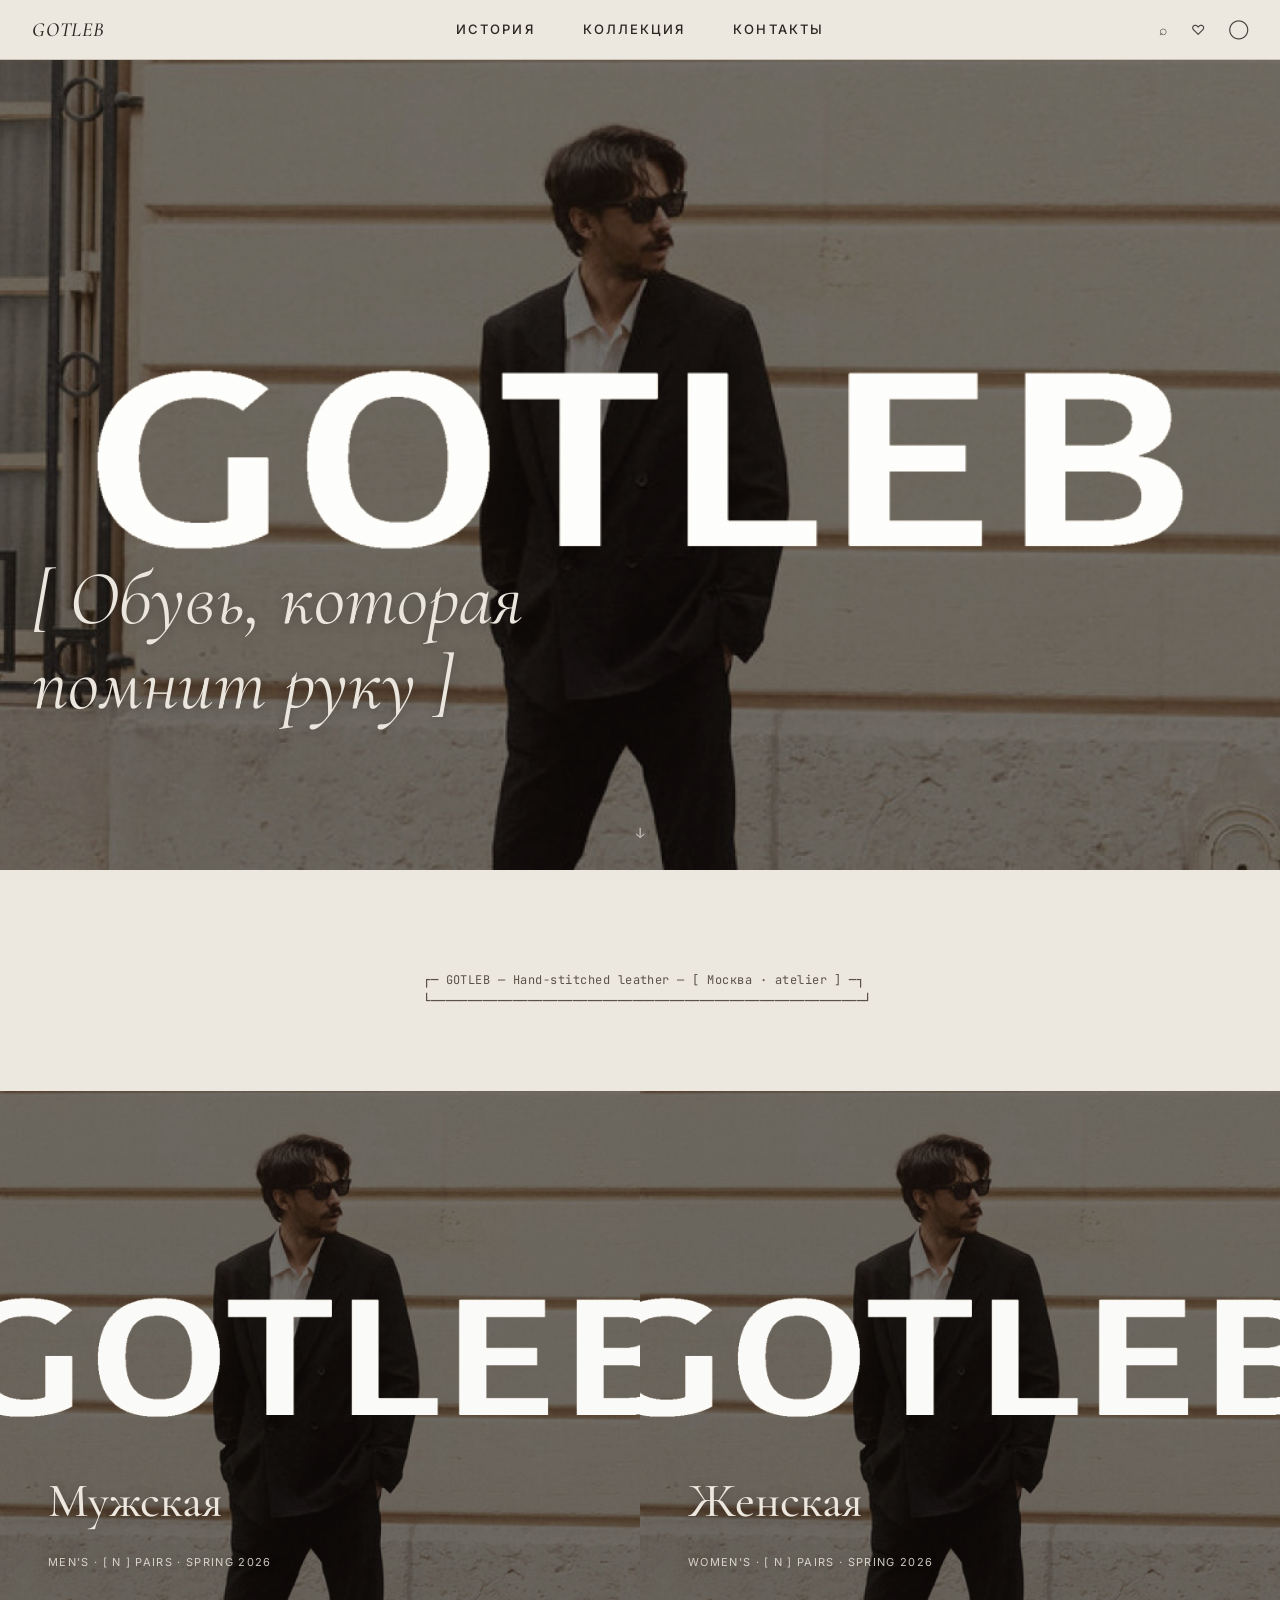
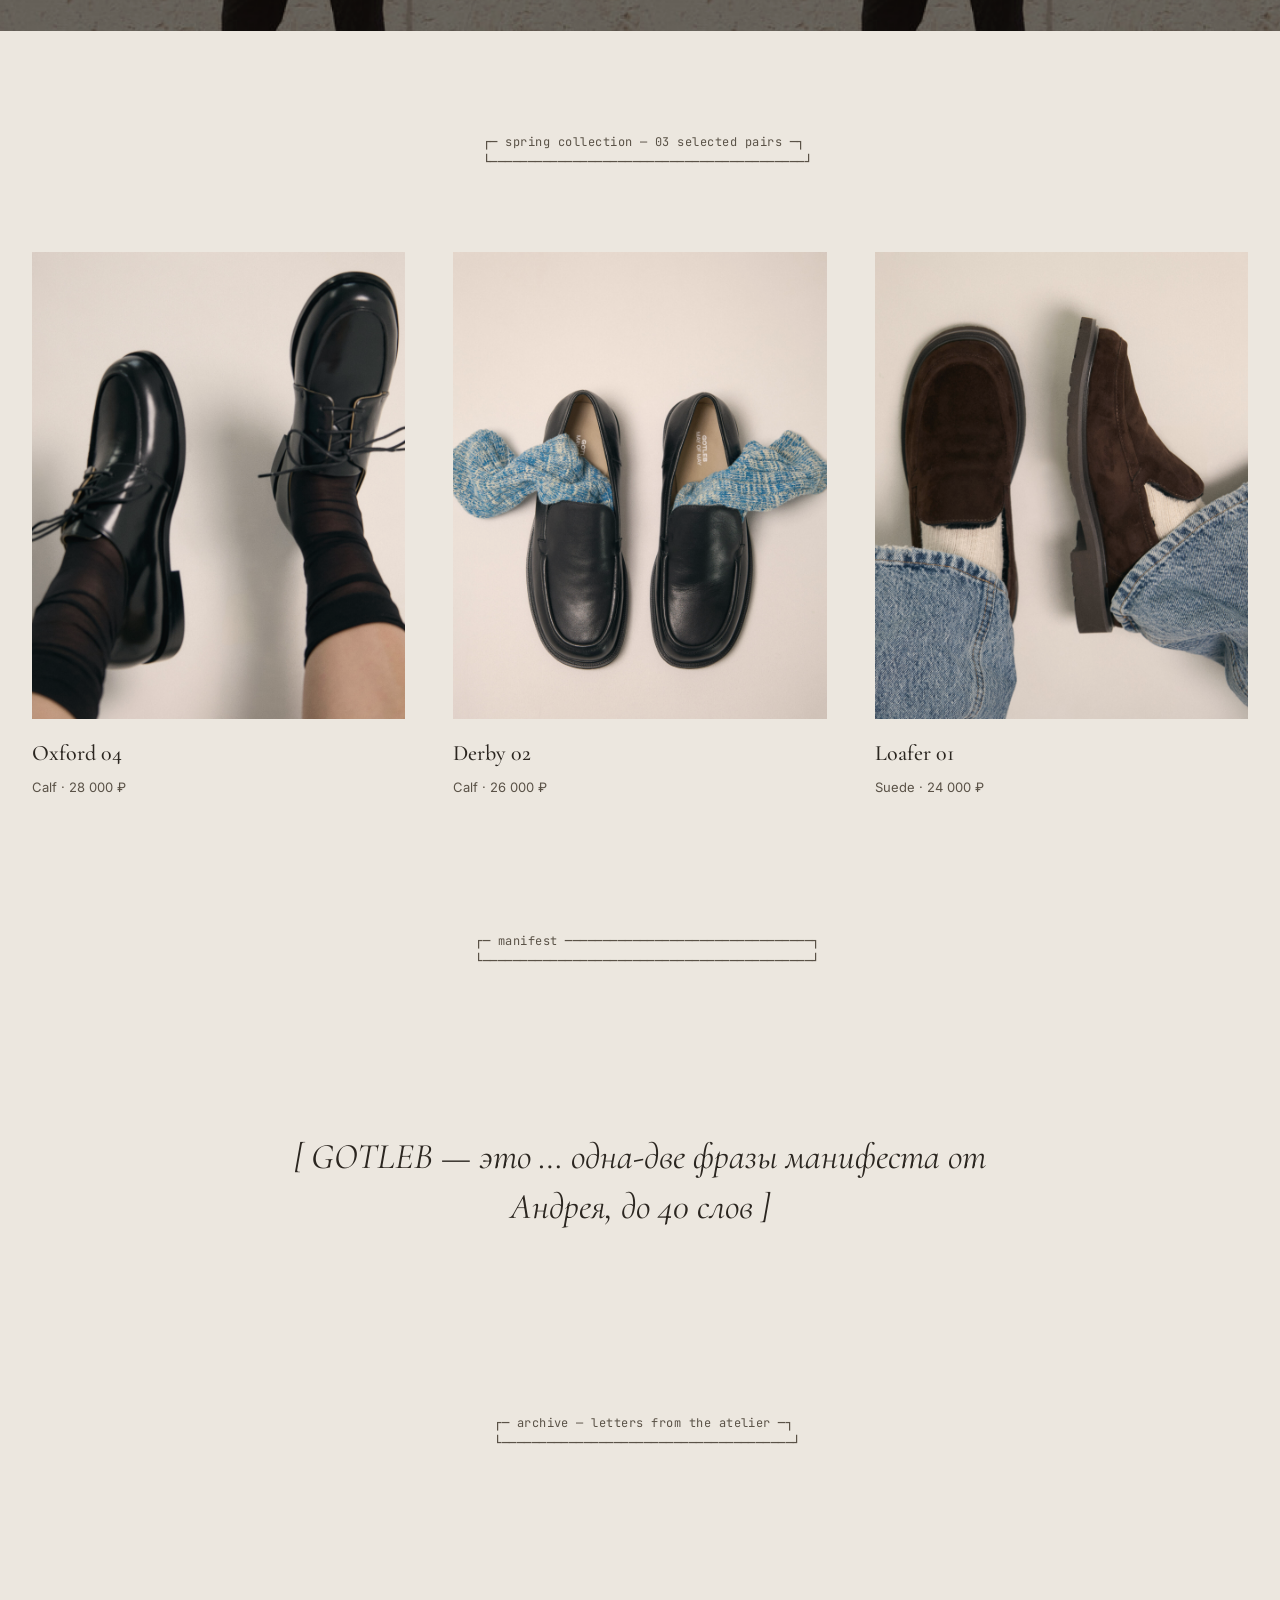
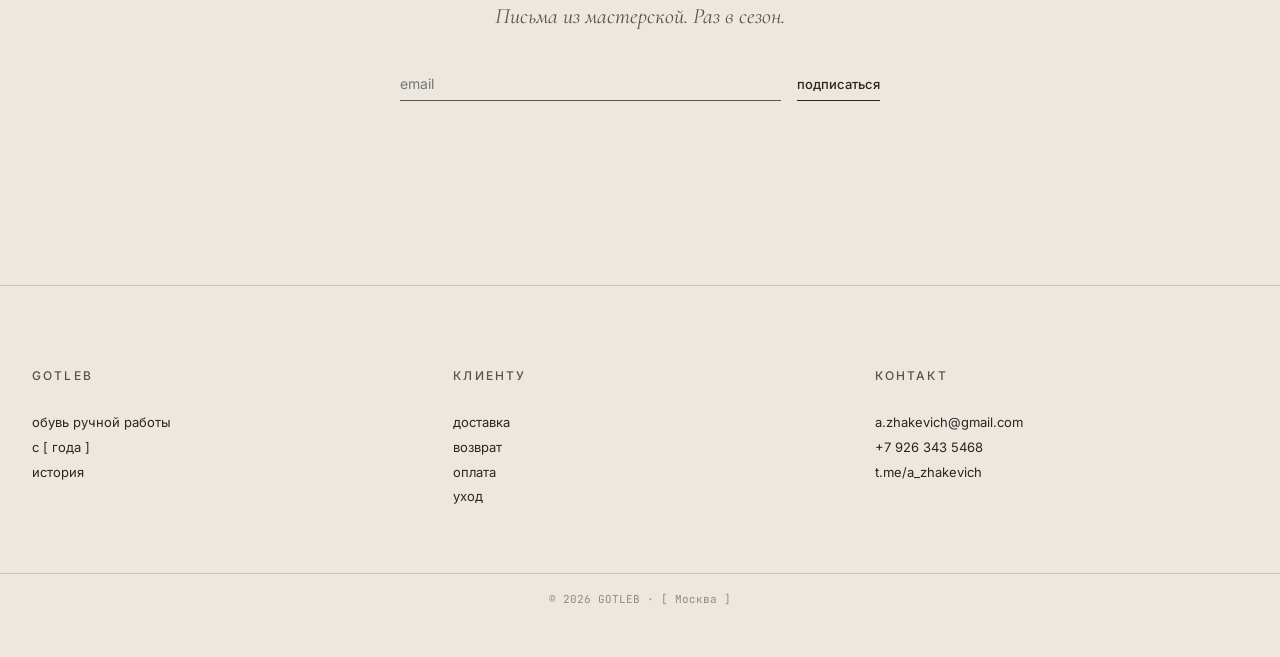
==== index.html @ 3f69abac "pages: index, catalog, product, about — full HTML with photos from inventory" ====
<!doctype html>
<html lang="ru">
<head>
  <meta charset="utf-8">
  <meta name="viewport" content="width=device-width, initial-scale=1">
  <title>GOTLEB — обувь ручной работы из натуральной кожи</title>
  <meta name="description" content="GOTLEB — обувь ручной работы. Натуральная кожа, ручной шов.">
  <link rel="stylesheet" href="styles/main.css">
</head>
<body>

<header class="header">
  <div class="header__inner">
    <button class="header__burger" aria-label="Меню" aria-expanded="false">
      <span></span><span></span><span></span>
    </button>
    <a class="header__logo" href="index.html">GOTLEB</a>
    <nav class="header__nav" aria-label="Главное меню">
      <a href="about.html">История</a>
      <a href="catalog.html">Коллекция</a>
      <a href="about.html#contact">Контакты</a>
    </nav>
    <div class="header__icons">
      <a href="#" aria-label="Поиск">⌕</a>
      <a href="#" aria-label="Избранное">♡</a>
      <a href="#" aria-label="Корзина">◯</a>
    </div>
  </div>
</header>

<section class="hero">
  <img class="hero__photo" src="assets/photos/3133-323_image.png" alt="">
  <div class="hero__caption">
    <h1 class="t-hero">[ Обувь, которая помнит руку ]</h1>
  </div>
  <div class="hero__scroll-hint">↓</div>
</section>

<div class="archive-rule">
  <span class="archive-rule__inner">┌─ GOTLEB — Hand-stitched leather — [ Москва · atelier ] ─┐
└──────────────────────────────────────────────────────────┘</span>
</div>

<section class="cats">
  <a class="cat" href="catalog.html?cat=men">
    <img src="assets/photos/3865-383_image.png" alt="">
    <div class="cat__title">
      <p class="cat__title-main">Мужская</p>
      <p class="cat__title-meta">Men's · [ N ] pairs · Spring 2026</p>
    </div>
  </a>
  <a class="cat" href="catalog.html?cat=women">
    <img src="assets/photos/6161-303_image.png" alt="">
    <div class="cat__title">
      <p class="cat__title-main">Женская</p>
      <p class="cat__title-meta">Women's · [ N ] pairs · Spring 2026</p>
    </div>
  </a>
</section>

<div class="archive-rule">
  <span class="archive-rule__inner">┌─ spring collection — 03 selected pairs ─┐
└──────────────────────────────────────────┘</span>
</div>

<section class="products">
  <a class="product-card" href="product.html">
    <div class="product-card__photo">
      <img src="assets/photos/3266-343_09_01_gotleb_may2337.jpg" alt="Oxford 04">
    </div>
    <div class="product-card__info">
      <p class="product-card__name">Oxford 04</p>
      <p class="product-card__meta">Calf · 28 000 ₽</p>
    </div>
  </a>
  <a class="product-card" href="product.html">
    <div class="product-card__photo">
      <img src="assets/photos/3332-356_09_01_gotleb_may2183.jpg" alt="Derby 02">
    </div>
    <div class="product-card__info">
      <p class="product-card__name">Derby 02</p>
      <p class="product-card__meta">Calf · 26 000 ₽</p>
    </div>
  </a>
  <a class="product-card" href="product.html">
    <div class="product-card__photo">
      <img src="assets/photos/3438-663_09_01_gotleb_may2393.jpg" alt="Loafer 01">
    </div>
    <div class="product-card__info">
      <p class="product-card__name">Loafer 01</p>
      <p class="product-card__meta">Suede · 24 000 ₽</p>
    </div>
  </a>
</section>

<div class="archive-rule">
  <span class="archive-rule__inner">┌─ manifest ─────────────────────────────────┐
└────────────────────────────────────────────┘</span>
</div>

<section class="manifesto">
  <p class="manifesto__quote">[ GOTLEB — это … одна-две фразы манифеста от Андрея, до 40 слов ]</p>
</section>

<div class="archive-rule">
  <span class="archive-rule__inner">┌─ archive — letters from the atelier ─┐
└───────────────────────────────────────┘</span>
</div>

<section class="newsletter">
  <p class="newsletter__lead">Письма из мастерской. Раз в сезон.</p>
  <form class="newsletter__form" action="#">
    <input type="email" class="newsletter__input" placeholder="email" aria-label="email" required>
    <button type="submit" class="newsletter__submit">подписаться</button>
  </form>
</section>

<footer class="footer">
  <div class="footer__cols">
    <div class="footer__col">
      <h4>GOTLEB</h4>
      <ul>
        <li>обувь ручной работы</li>
        <li>с [ года ]</li>
        <li><a href="about.html">история</a></li>
      </ul>
    </div>
    <div class="footer__col">
      <h4>Клиенту</h4>
      <ul>
        <li><a href="#">доставка</a></li>
        <li><a href="#">возврат</a></li>
        <li><a href="#">оплата</a></li>
        <li><a href="#">уход</a></li>
      </ul>
    </div>
    <div class="footer__col">
      <h4>Контакт</h4>
      <ul>
        <li><a href="mailto:a.zhakevich@gmail.com">a.zhakevich@gmail.com</a></li>
        <li><a href="tel:+79263435468">+7 926 343 5468</a></li>
        <li><a href="https://t.me/a_zhakevich">t.me/a_zhakevich</a></li>
      </ul>
    </div>
  </div>
  <div class="footer__bottom">© 2026 GOTLEB · [ Москва ]</div>
</footer>

<script src="js/main.js"></script>
</body>
</html>
---- styles/main.css ----
/* GOTLEB — main stylesheet */

@import url('./tokens.css');

*, *::before, *::after { box-sizing: border-box; }

html, body { margin: 0; padding: 0; }

body {
  background: var(--paper);
  color: var(--ink);
  font-family: var(--font-sans);
  font-size: 16px;
  line-height: 1.7;
  -webkit-font-smoothing: antialiased;
  -moz-osx-font-smoothing: grayscale;
}

img { display: block; max-width: 100%; height: auto; }

a {
  color: inherit;
  text-decoration: none;
  position: relative;
}

a:hover, a:focus-visible {
  color: var(--ink);
}

a:focus-visible {
  outline: 1px solid var(--ink);
  outline-offset: 4px;
}

/* Typography utility classes */

.t-hero {
  font-family: var(--font-serif);
  font-style: italic;
  font-weight: 400;
  font-size: clamp(40px, 6vw, 96px);
  line-height: 1.1;
}

.t-h2 {
  font-family: var(--font-serif);
  font-weight: 500;
  font-size: clamp(28px, 4vw, 48px);
  line-height: 1.2;
}

.t-h3 {
  font-family: var(--font-sans);
  font-weight: 500;
  font-size: 14px;
  letter-spacing: 0.18em;
  text-transform: uppercase;
}

.t-quote {
  font-family: var(--font-serif);
  font-style: italic;
  font-weight: 400;
  font-size: clamp(20px, 2.5vw, 28px);
  line-height: 1.5;
  color: var(--ink-soft);
}

.t-body { font-size: 16px; line-height: 1.7; }

.t-meta {
  font-family: var(--font-sans);
  font-size: 13px;
  font-weight: 500;
  color: var(--ink-soft);
}

.t-caption {
  font-family: var(--font-sans);
  font-size: 11px;
  letter-spacing: 0.12em;
  color: var(--ink-faint);
  text-transform: uppercase;
}

.t-mono {
  font-family: var(--font-mono);
  font-size: 12px;
  letter-spacing: 0.04em;
  color: var(--ink-soft);
}

/* Layout */

.container {
  max-width: var(--max-content);
  margin: 0 auto;
  padding: 0 var(--gutter);
}

.container-narrow {
  max-width: 780px;
  margin: 0 auto;
  padding: 0 var(--gutter);
}

.section {
  padding: var(--space-8) 0;
}

.section-tight {
  padding: var(--space-6) 0;
}

/* T2 ASCII rule — Q1 документальные перебивки */

.archive-rule {
  font-family: var(--font-mono);
  font-size: 12px;
  letter-spacing: 0.04em;
  color: var(--ink-soft);
  text-align: center;
  white-space: pre;
  padding: var(--space-7) 0;
  margin: 0;
  user-select: none;
}

.archive-rule__inner {
  display: inline-block;
  text-align: left;
}

@media (max-width: 640px) {
  .archive-rule {
    font-size: 10px;
    overflow-x: auto;
    padding: var(--space-5) 0;
  }
}

/* Hairline link — CTA without buttons */

.hairline-link {
  font-family: var(--font-sans);
  font-size: 14px;
  font-weight: 500;
  color: var(--ink);
  display: inline-block;
  padding: 8px 0;
  border-bottom: 1px solid var(--ink);
  transition: opacity var(--t-link);
}

.hairline-link:hover { opacity: 0.6; }

/* Header — sticky, hairline-bottom */

.header {
  position: sticky;
  top: 0;
  z-index: 100;
  background: var(--paper);
  border-bottom: var(--hairline);
  height: 60px;
  display: flex;
  align-items: center;
}

.header__inner {
  display: grid;
  grid-template-columns: 1fr auto 1fr;
  align-items: center;
  width: 100%;
  max-width: var(--max-content);
  margin: 0 auto;
  padding: 0 var(--gutter);
}

.header__logo {
  font-family: var(--font-serif);
  font-style: italic;
  font-weight: 500;
  font-size: 20px;
  letter-spacing: 0.04em;
}

.header__nav {
  display: flex;
  gap: var(--space-5);
  justify-self: center;
}

.header__nav a {
  font-family: var(--font-sans);
  font-size: 13px;
  font-weight: 500;
  letter-spacing: 0.16em;
  text-transform: uppercase;
  transition: opacity var(--t-link);
}

.header__nav a:hover { opacity: 0.6; }

.header__nav a.is-active::after {
  content: '';
  display: block;
  height: 1px;
  background: var(--ink);
  margin-top: 4px;
}

.header__icons {
  display: flex;
  gap: var(--space-3);
  justify-self: end;
  align-items: center;
}

.header__icons a {
  font-size: 14px;
  opacity: 0.85;
  transition: opacity var(--t-link);
}

.header__icons a:hover { opacity: 1; }

.header__burger {
  display: none;
  background: none;
  border: 0;
  width: 28px;
  height: 20px;
  position: relative;
  cursor: pointer;
}

.header__burger span {
  position: absolute;
  left: 0;
  width: 100%;
  height: 1px;
  background: var(--ink);
}

.header__burger span:nth-child(1) { top: 4px; }
.header__burger span:nth-child(2) { top: 50%; }
.header__burger span:nth-child(3) { bottom: 4px; }

@media (max-width: 980px) {
  .header__nav {
    position: fixed;
    top: 60px;
    left: 0;
    right: 0;
    background: var(--paper);
    flex-direction: column;
    gap: var(--space-3);
    padding: var(--space-5) var(--gutter);
    border-bottom: var(--hairline);
    transform: translateY(-110%);
    transition: transform 300ms ease-out;
  }

  .header.is-open .header__nav { transform: translateY(0); }
  .header__burger { display: block; }
  .header__inner { grid-template-columns: auto 1fr auto; }
  .header__nav { grid-column: unset; }
}

/* Footer */

.footer {
  border-top: var(--hairline);
  padding: var(--space-7) 0 var(--space-5);
  margin-top: var(--space-8);
}

.footer__cols {
  display: grid;
  grid-template-columns: repeat(3, 1fr);
  gap: var(--space-5);
  max-width: var(--max-content);
  margin: 0 auto;
  padding: 0 var(--gutter);
}

.footer__col h4 {
  font-family: var(--font-sans);
  font-size: 12px;
  font-weight: 500;
  letter-spacing: 0.18em;
  text-transform: uppercase;
  color: var(--ink-soft);
  margin: 0 0 var(--space-3);
}

.footer__col ul { list-style: none; padding: 0; margin: 0; }

.footer__col li {
  font-family: var(--font-sans);
  font-size: 13px;
  line-height: 1.9;
}

.footer__col li a {
  border-bottom: 1px solid transparent;
  transition: border-color var(--t-link);
}

.footer__col li a:hover { border-bottom-color: var(--ink); }

.footer__bottom {
  font-family: var(--font-mono);
  font-size: 11px;
  color: var(--ink-faint);
  text-align: center;
  margin-top: var(--space-6);
  padding: var(--space-2) 0 0;
  border-top: var(--hairline);
}

@media (max-width: 640px) {
  .footer__cols { grid-template-columns: 1fr; gap: var(--space-4); }
}

/* Hero — full-bleed photo with sepia overlay */

.hero {
  position: relative;
  width: 100%;
  height: 90vh;
  min-height: 600px;
  overflow: hidden;
}

.hero__photo {
  position: absolute;
  inset: 0;
  width: 100%;
  height: 100%;
  object-fit: cover;
  filter: sepia(0.12) contrast(0.96) saturate(0.92) brightness(1.02);
}

.hero::after {
  content: '';
  position: absolute;
  inset: 0;
  background: url('../assets/icons/grain.svg');
  opacity: 0.06;
  pointer-events: none;
  mix-blend-mode: multiply;
}

.hero__caption {
  position: absolute;
  left: var(--gutter);
  bottom: var(--space-7);
  max-width: 720px;
  color: var(--paper);
  text-shadow: 0 2px 12px rgba(0, 0, 0, 0.25);
}

.hero__scroll-hint {
  position: absolute;
  bottom: var(--space-3);
  left: 50%;
  transform: translateX(-50%);
  font-family: var(--font-mono);
  font-size: 14px;
  color: var(--paper);
  opacity: 0.7;
  animation: hint-bounce 2s ease-in-out infinite;
}

@keyframes hint-bounce {
  0%, 100% { transform: translateX(-50%) translateY(0); opacity: 0.7; }
  50%      { transform: translateX(-50%) translateY(8px); opacity: 1; }
}

@media (max-width: 640px) {
  .hero { height: 80vh; min-height: 480px; }
}

/* Categories — Men / Women */

.cats {
  display: grid;
  grid-template-columns: 1fr 1fr;
  gap: 0;
}

.cat {
  position: relative;
  height: 60vh;
  min-height: 480px;
  overflow: hidden;
}

.cat img {
  position: absolute;
  inset: 0;
  width: 100%;
  height: 100%;
  object-fit: cover;
  filter: sepia(0.12) contrast(0.96) saturate(0.92);
  transition: transform 600ms ease-out;
}

.cat:hover img { transform: scale(1.03); }

.cat__title {
  position: absolute;
  left: var(--space-5);
  bottom: var(--space-5);
  color: var(--paper);
  z-index: 2;
  text-shadow: 0 2px 12px rgba(0, 0, 0, 0.3);
}

.cat__title-main {
  font-family: var(--font-serif);
  font-weight: 500;
  font-size: clamp(28px, 4vw, 48px);
  margin: 0 0 4px;
}

.cat__title-meta {
  font-family: var(--font-sans);
  font-size: 11px;
  letter-spacing: 0.12em;
  text-transform: uppercase;
  opacity: 0.85;
}

@media (max-width: 640px) {
  .cats { grid-template-columns: 1fr; }
  .cat { height: 50vh; min-height: 360px; }
}

/* Product card grid */

.products {
  display: grid;
  grid-template-columns: repeat(3, 1fr);
  gap: var(--space-5);
  max-width: var(--max-content);
  margin: 0 auto;
  padding: 0 var(--gutter);
}

@media (max-width: 980px) { .products { grid-template-columns: repeat(2, 1fr); } }
@media (max-width: 480px) { .products { grid-template-columns: 1fr; } }

.product-card {
  display: block;
  background: var(--paper);
  transition: background var(--t-photo);
}

.product-card:hover { background: var(--paper-deep); }

.product-card__photo {
  position: relative;
  aspect-ratio: 4 / 5;
  overflow: hidden;
  background: var(--paper-deep);
}

.product-card__photo img {
  position: absolute;
  inset: 0;
  width: 100%;
  height: 100%;
  object-fit: cover;
  filter: sepia(0.12) contrast(0.96) saturate(0.92);
  transition: opacity var(--t-photo);
}

.product-card__photo img.is-back {
  opacity: 0;
}

.product-card:hover .product-card__photo img.is-front { opacity: 0; }
.product-card:hover .product-card__photo img.is-back  { opacity: 1; }

.product-card__info {
  padding: var(--space-2) 0 var(--space-4);
}

.product-card__name {
  font-family: var(--font-serif);
  font-weight: 500;
  font-size: clamp(18px, 2vw, 22px);
  margin: 0 0 4px;
}

.product-card__meta {
  font-family: var(--font-sans);
  font-size: 13px;
  color: var(--ink-soft);
  margin: 0;
}

/* Manifesto block */

.manifesto {
  text-align: center;
  padding: var(--space-7) var(--gutter);
}

.manifesto__quote {
  font-family: var(--font-serif);
  font-style: italic;
  font-size: clamp(24px, 3vw, 36px);
  line-height: 1.4;
  color: var(--ink);
  max-width: 700px;
  margin: 0 auto;
}

/* Newsletter */

.newsletter {
  text-align: center;
  padding: var(--space-6) var(--gutter);
}

.newsletter__lead {
  font-family: var(--font-serif);
  font-style: italic;
  font-size: 22px;
  color: var(--ink-soft);
  margin: 0 0 var(--space-4);
}

.newsletter__form {
  display: flex;
  gap: var(--space-2);
  justify-content: center;
  align-items: end;
  max-width: 480px;
  margin: 0 auto;
}

.newsletter__input {
  flex: 1;
  background: transparent;
  border: 0;
  border-bottom: 1px solid var(--ink-soft);
  padding: 8px 0;
  font-family: var(--font-sans);
  font-size: 14px;
  color: var(--ink);
}

.newsletter__input:focus {
  outline: 0;
  border-bottom-color: var(--ink);
}

.newsletter__submit {
  background: none;
  border: 0;
  font-family: var(--font-sans);
  font-size: 13px;
  font-weight: 500;
  color: var(--ink);
  cursor: pointer;
  border-bottom: 1px solid var(--ink);
  padding: 8px 0;
  transition: opacity var(--t-link);
}

.newsletter__submit:hover { opacity: 0.6; }

/* Product detail page */

.pdp {
  display: grid;
  grid-template-columns: 1.1fr 1fr;
  gap: var(--space-6);
  max-width: var(--max-content);
  margin: 0 auto;
  padding: var(--space-5) var(--gutter) 0;
}

.pdp__gallery-main {
  position: relative;
  aspect-ratio: 4 / 5;
  overflow: hidden;
  background: var(--paper-deep);
}

.pdp__gallery-main img {
  position: absolute;
  inset: 0;
  width: 100%;
  height: 100%;
  object-fit: cover;
  filter: sepia(0.12) contrast(0.96) saturate(0.92);
}

.pdp__thumbs {
  display: grid;
  grid-template-columns: repeat(4, 1fr);
  gap: var(--space-2);
  margin-top: var(--space-2);
}

.pdp__thumb {
  aspect-ratio: 4 / 5;
  background: var(--paper-deep);
  overflow: hidden;
  cursor: pointer;
  border: 0;
  padding: 0;
  opacity: 0.6;
  transition: opacity var(--t-link);
}

.pdp__thumb img {
  width: 100%;
  height: 100%;
  object-fit: cover;
  filter: sepia(0.12);
}

.pdp__thumb.is-active { opacity: 1; }
.pdp__thumb:hover { opacity: 1; }

.pdp__info { padding-top: var(--space-3); }

.pdp__title {
  font-family: var(--font-serif);
  font-style: italic;
  font-weight: 400;
  font-size: clamp(28px, 4vw, 48px);
  margin: 0 0 var(--space-2);
}

.pdp__rule {
  width: 40px;
  height: 1px;
  background: var(--ink);
  margin: var(--space-2) 0 var(--space-3);
}

.pdp__material {
  font-family: var(--font-sans);
  font-size: 14px;
  color: var(--ink-soft);
  margin: 0 0 var(--space-2);
}

.pdp__price {
  font-family: var(--font-sans);
  font-size: 18px;
  font-weight: 500;
  margin: 0 0 var(--space-4);
}

.specs-block {
  font-family: var(--font-mono);
  font-size: 12px;
  line-height: 1.8;
  color: var(--ink-soft);
  background: var(--paper-deep);
  padding: var(--space-3);
  margin: var(--space-4) 0;
  white-space: pre;
  overflow-x: auto;
}

.sizes {
  margin: var(--space-4) 0;
}

.sizes__label {
  font-family: var(--font-serif);
  font-style: italic;
  font-size: 13px;
  margin: 0 0 var(--space-2);
}

.sizes__pills {
  display: flex;
  gap: var(--space-1);
  flex-wrap: wrap;
}

.size-pill {
  background: transparent;
  border: 1px solid var(--ink-soft);
  padding: 8px 14px;
  font-family: var(--font-sans);
  font-size: 13px;
  cursor: pointer;
  transition: all var(--t-link);
}

.size-pill:hover { border-color: var(--ink); }

.size-pill.is-active {
  background: var(--ink);
  color: var(--paper);
  border-color: var(--ink);
}

.pdp__actions {
  display: flex;
  flex-direction: column;
  gap: var(--space-2);
  margin: var(--space-4) 0;
}

.pdp__delivery {
  margin-top: var(--space-3);
}

.pdp__delivery-title {
  font-family: var(--font-serif);
  font-style: italic;
  font-size: 14px;
  margin: 0 0 4px;
}

.pdp__delivery-text {
  font-family: var(--font-sans);
  font-size: 13px;
  color: var(--ink-soft);
  margin: 0;
}

@media (max-width: 980px) {
  .pdp { grid-template-columns: 1fr; gap: var(--space-4); }
}

/* About page */

.about-hero {
  text-align: center;
  padding: var(--space-9) var(--gutter);
}

.about-hero__title {
  font-family: var(--font-serif);
  font-style: italic;
  font-size: clamp(36px, 5vw, 80px);
  line-height: 1.2;
  max-width: 800px;
  margin: 0 auto;
}

.about-row {
  display: grid;
  grid-template-columns: 220px 1fr;
  gap: var(--space-4);
  max-width: 900px;
  margin: 0 auto var(--space-5);
  padding: 0 var(--gutter);
  align-items: start;
}

.about-row__photo {
  aspect-ratio: 4 / 5;
  background: var(--paper-deep);
  overflow: hidden;
}

.about-row__photo img {
  width: 100%;
  height: 100%;
  object-fit: cover;
  filter: sepia(0.12) contrast(0.96) saturate(0.92);
}

.about-row__text h3 {
  font-family: var(--font-serif);
  font-weight: 500;
  font-size: 24px;
  margin: 0 0 var(--space-2);
}

.about-row__text p {
  font-family: var(--font-sans);
  font-size: 16px;
  line-height: 1.7;
  margin: 0;
  color: var(--ink-soft);
}

.about-stitch {
  display: grid;
  grid-template-columns: 1fr 1fr;
  gap: var(--space-5);
  max-width: var(--max-content);
  margin: 0 auto;
  padding: 0 var(--gutter);
}

.about-stitch__photo {
  aspect-ratio: 4 / 3;
  overflow: hidden;
  background: var(--paper-deep);
}

.about-stitch__photo img {
  width: 100%;
  height: 100%;
  object-fit: cover;
  filter: sepia(0.12) contrast(0.96) saturate(0.92);
}

.about-stitch__text {
  align-self: center;
  max-width: 500px;
}

.about-stitch__text h2 {
  font-family: var(--font-serif);
  font-style: italic;
  font-size: clamp(28px, 4vw, 48px);
  margin: 0 0 var(--space-2);
}

.about-stitch__rule {
  width: 40px;
  height: 1px;
  background: var(--ink);
  margin: var(--space-2) 0 var(--space-3);
}

.about-path-quote {
  text-align: center;
  padding: var(--space-7) var(--gutter);
}

.about-path-quote p {
  font-family: var(--font-serif);
  font-style: italic;
  font-size: clamp(22px, 2.5vw, 36px);
  line-height: 1.5;
  max-width: 700px;
  margin: 0 auto;
  color: var(--ink);
}

@media (max-width: 640px) {
  .about-row { grid-template-columns: 1fr; }
  .about-stitch { grid-template-columns: 1fr; }
}

/* Catalog filter bar */

.catalog-head {
  max-width: var(--max-content);
  margin: 0 auto;
  padding: var(--space-5) var(--gutter) var(--space-3);
}

.catalog-head__title {
  font-family: var(--font-serif);
  font-style: italic;
  font-size: clamp(40px, 5vw, 64px);
  margin: 0 0 var(--space-4);
}

.catalog-filters {
  display: flex;
  justify-content: space-between;
  align-items: end;
  flex-wrap: wrap;
  gap: var(--space-2);
  border-bottom: var(--hairline);
  padding-bottom: var(--space-2);
}

.catalog-filters__group {
  display: flex;
  gap: var(--space-3);
}

.catalog-filters__group a {
  font-family: var(--font-sans);
  font-size: 13px;
  font-weight: 500;
  letter-spacing: 0.16em;
  text-transform: uppercase;
  padding: 6px 0;
  border-bottom: 1px solid transparent;
  transition: border-color var(--t-link);
}

.catalog-filters__group a:hover,
.catalog-filters__group a.is-active {
  border-bottom-color: var(--ink);
}
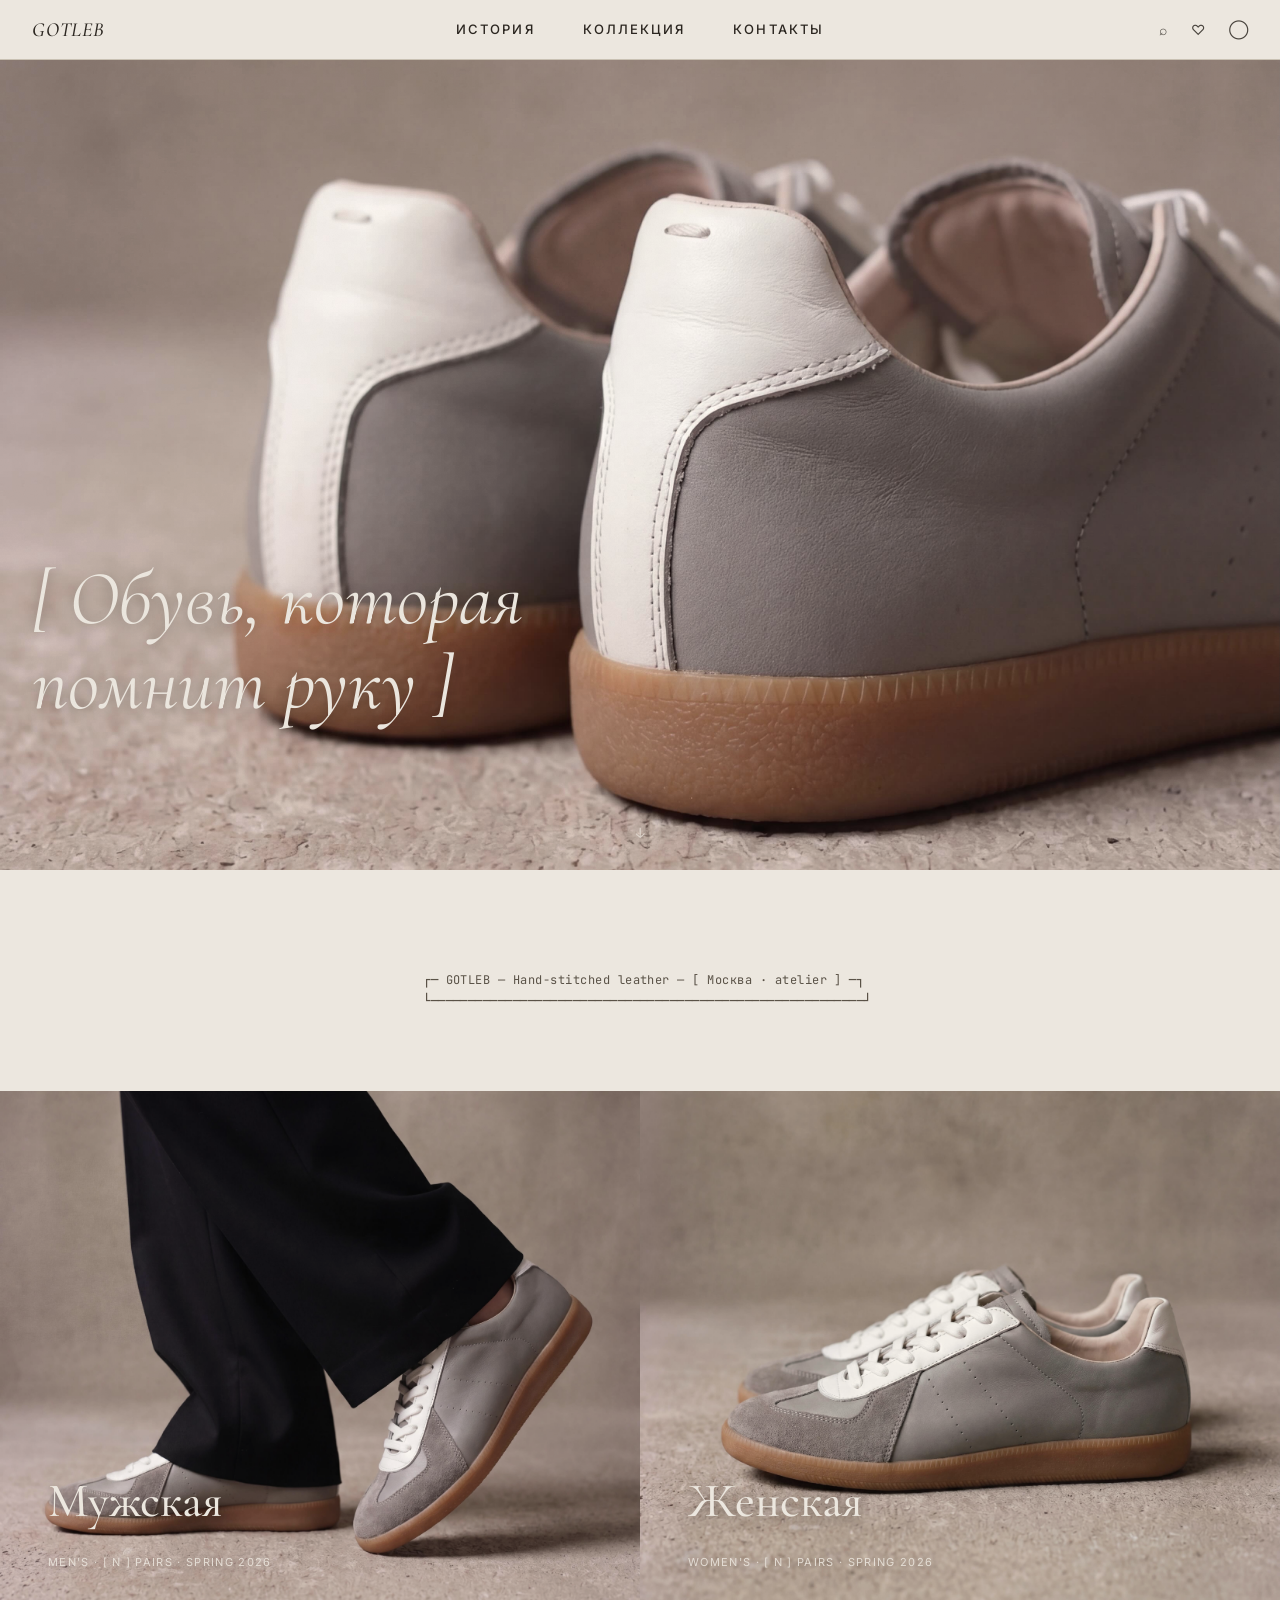
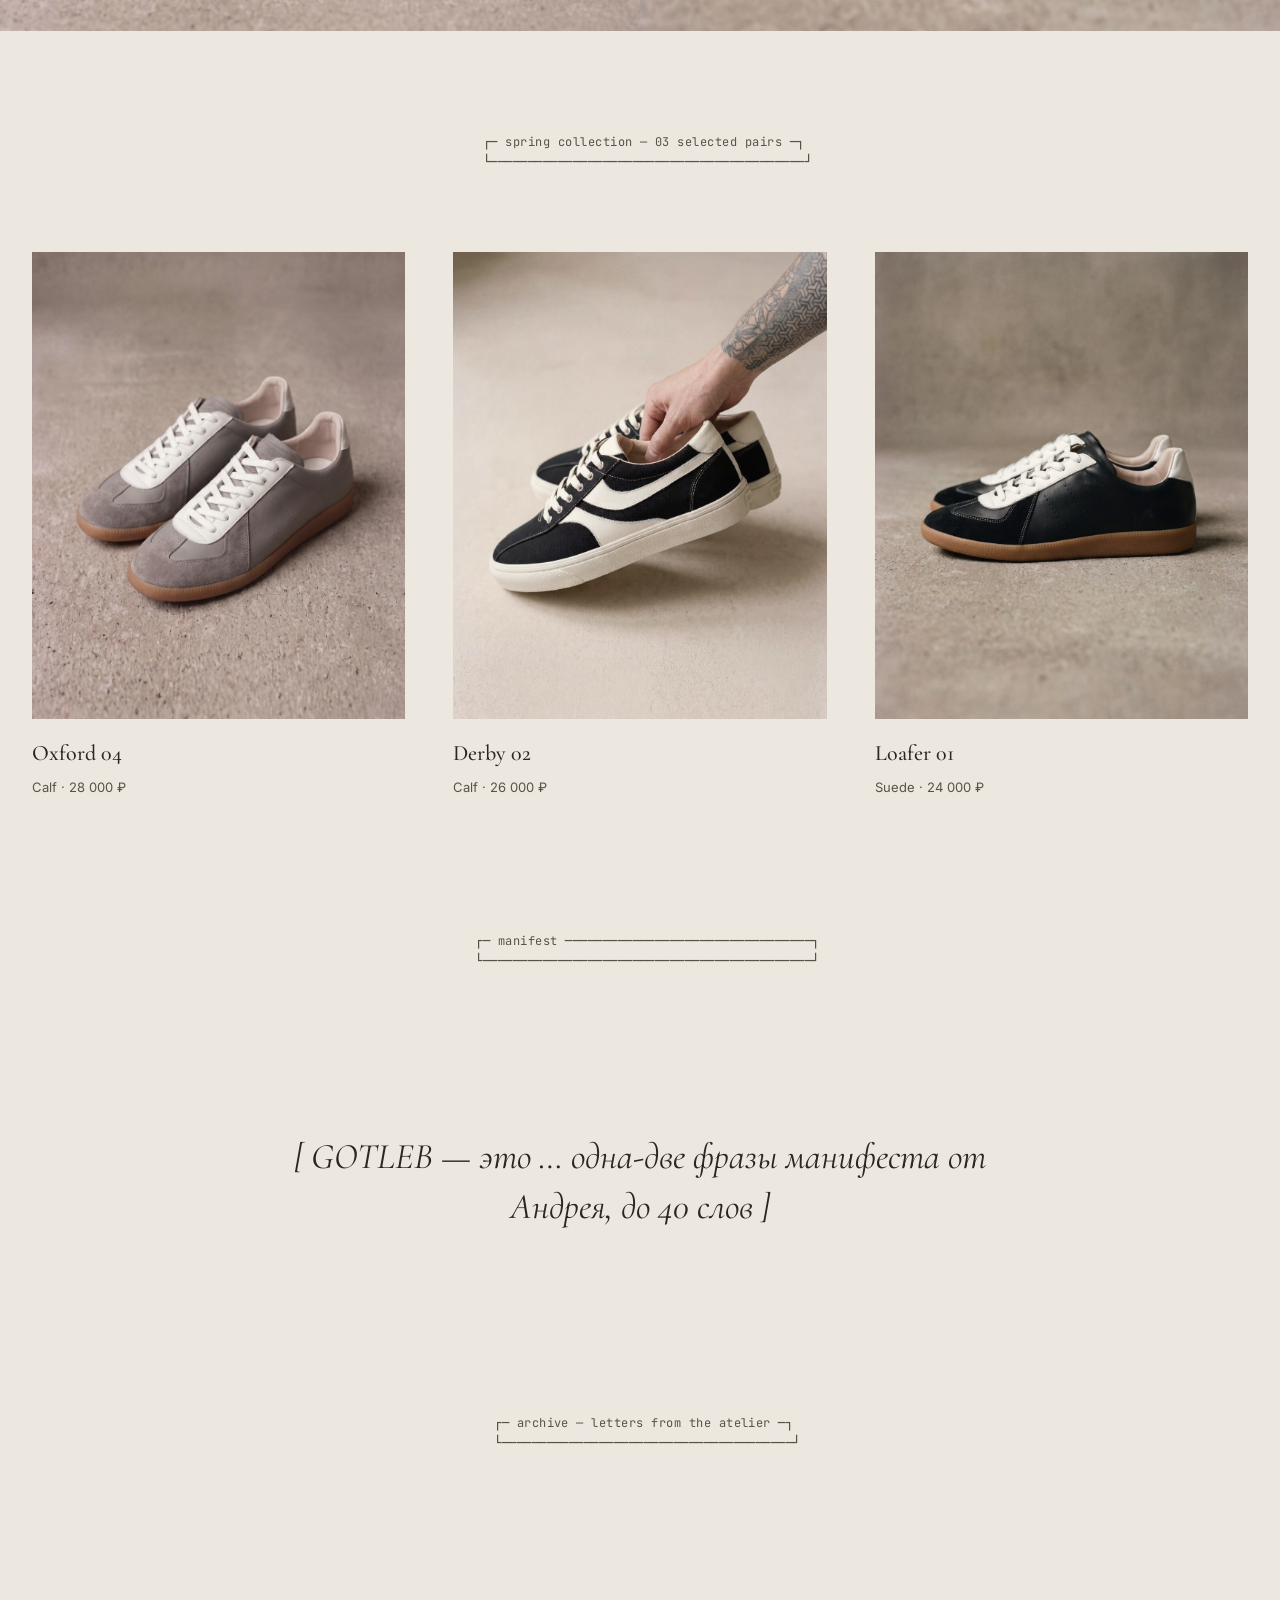
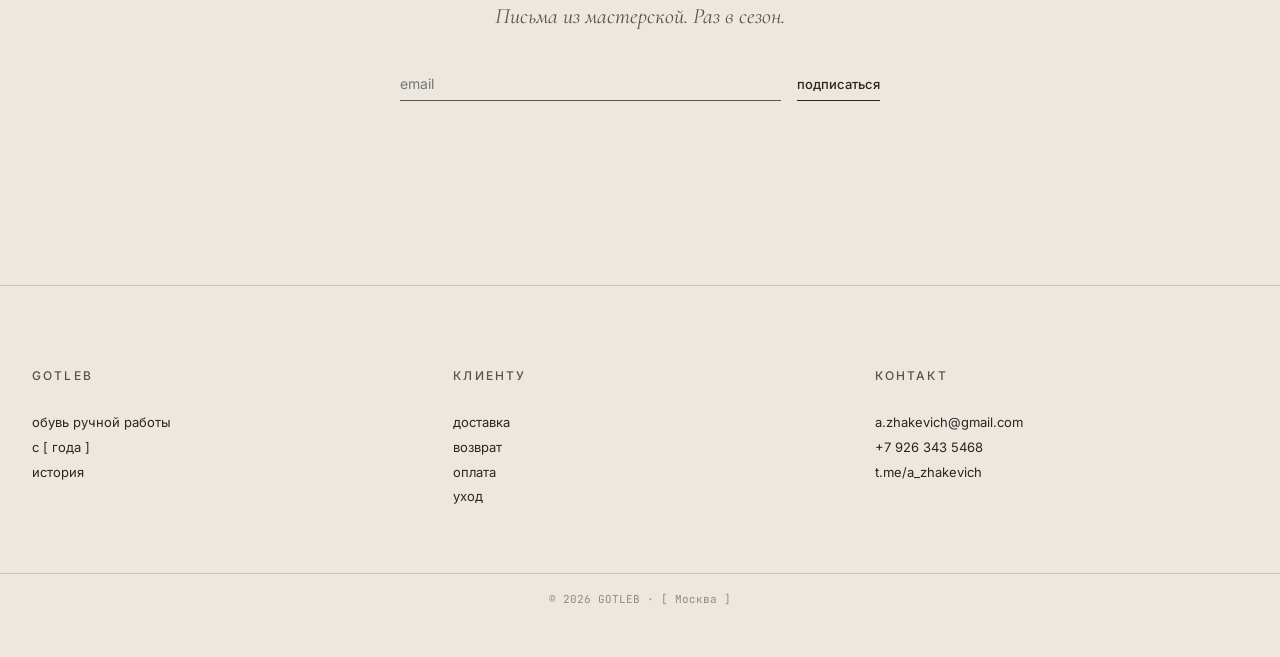
==== commit 5250d606: "assets+pages: replace tildacdn placeholders with @gotleb_com Instagram photos - Scraped 77 jpgs from" ====
--- a/index.html
+++ b/index.html
@@ -29,7 +29,7 @@
 </header>
 
 <section class="hero">
-  <img class="hero__photo" src="assets/photos/3133-323_image.png" alt="">
+  <img class="hero__photo" src="assets/photos/insta/gotleb_com/3893957658705174865_3893948590410233609.jpg" alt="">
   <div class="hero__caption">
     <h1 class="t-hero">[ Обувь, которая помнит руку ]</h1>
   </div>
@@ -43,14 +43,14 @@
 
 <section class="cats">
   <a class="cat" href="catalog.html?cat=men">
-    <img src="assets/photos/3865-383_image.png" alt="">
+    <img src="assets/photos/insta/gotleb_com/3893957658705174865_3893948572492156358.jpg" alt="">
     <div class="cat__title">
       <p class="cat__title-main">Мужская</p>
       <p class="cat__title-meta">Men's · [ N ] pairs · Spring 2026</p>
     </div>
   </a>
   <a class="cat" href="catalog.html?cat=women">
-    <img src="assets/photos/6161-303_image.png" alt="">
+    <img src="assets/photos/insta/gotleb_com/3893957658705174865_3893948561335275784.jpg" alt="">
     <div class="cat__title">
       <p class="cat__title-main">Женская</p>
       <p class="cat__title-meta">Women's · [ N ] pairs · Spring 2026</p>
@@ -66,7 +66,7 @@
 <section class="products">
   <a class="product-card" href="product.html">
     <div class="product-card__photo">
-      <img src="assets/photos/3266-343_09_01_gotleb_may2337.jpg" alt="Oxford 04">
+      <img src="assets/photos/insta/gotleb_com/3893957658705174865_3893948516196163132.jpg" alt="Oxford 04">
     </div>
     <div class="product-card__info">
       <p class="product-card__name">Oxford 04</p>
@@ -75,7 +75,7 @@
   </a>
   <a class="product-card" href="product.html">
     <div class="product-card__photo">
-      <img src="assets/photos/3332-356_09_01_gotleb_may2183.jpg" alt="Derby 02">
+      <img src="assets/photos/insta/gotleb_com/3888114507809591206_3888109069793809950.jpg" alt="Derby 02">
     </div>
     <div class="product-card__info">
       <p class="product-card__name">Derby 02</p>
@@ -84,7 +84,7 @@
   </a>
   <a class="product-card" href="product.html">
     <div class="product-card__photo">
-      <img src="assets/photos/3438-663_09_01_gotleb_may2393.jpg" alt="Loafer 01">
+      <img src="assets/photos/insta/gotleb_com/3888114507809591206_3888109068879425461.jpg" alt="Loafer 01">
     </div>
     <div class="product-card__info">
       <p class="product-card__name">Loafer 01</p>
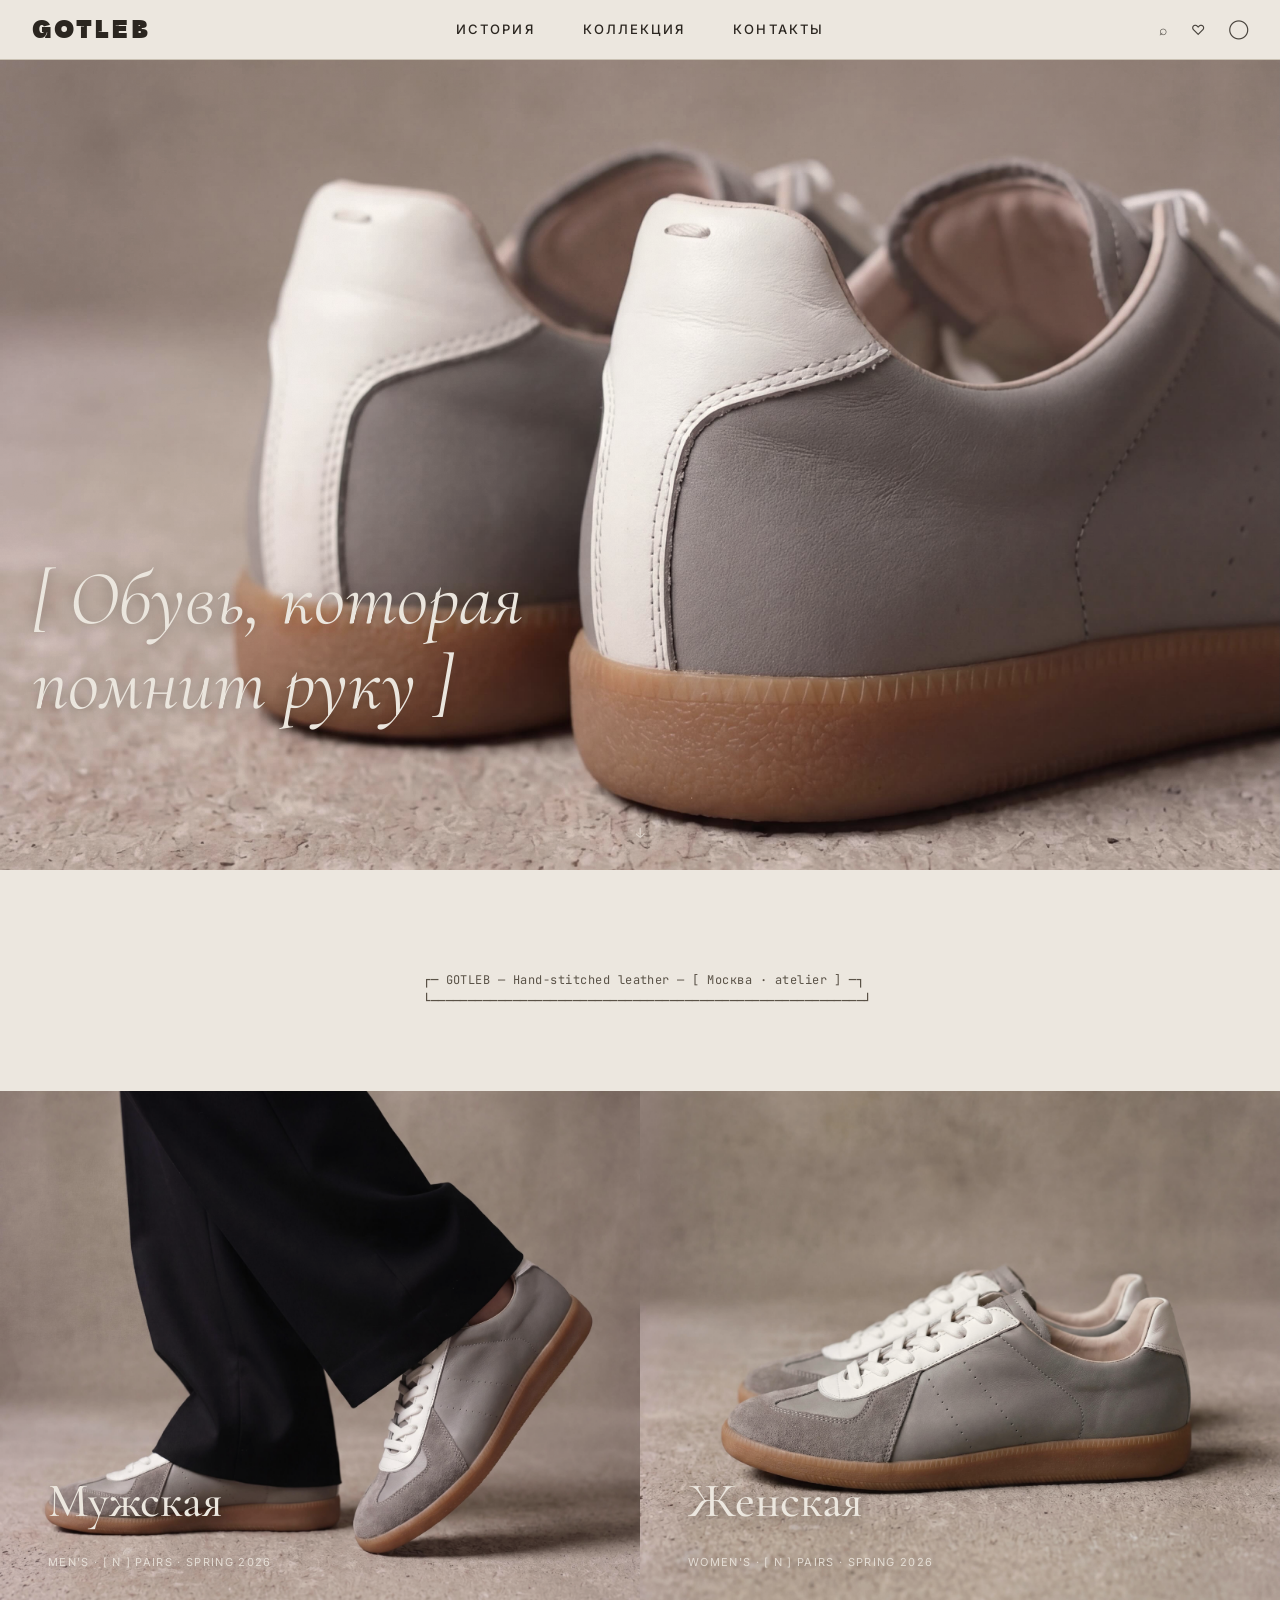
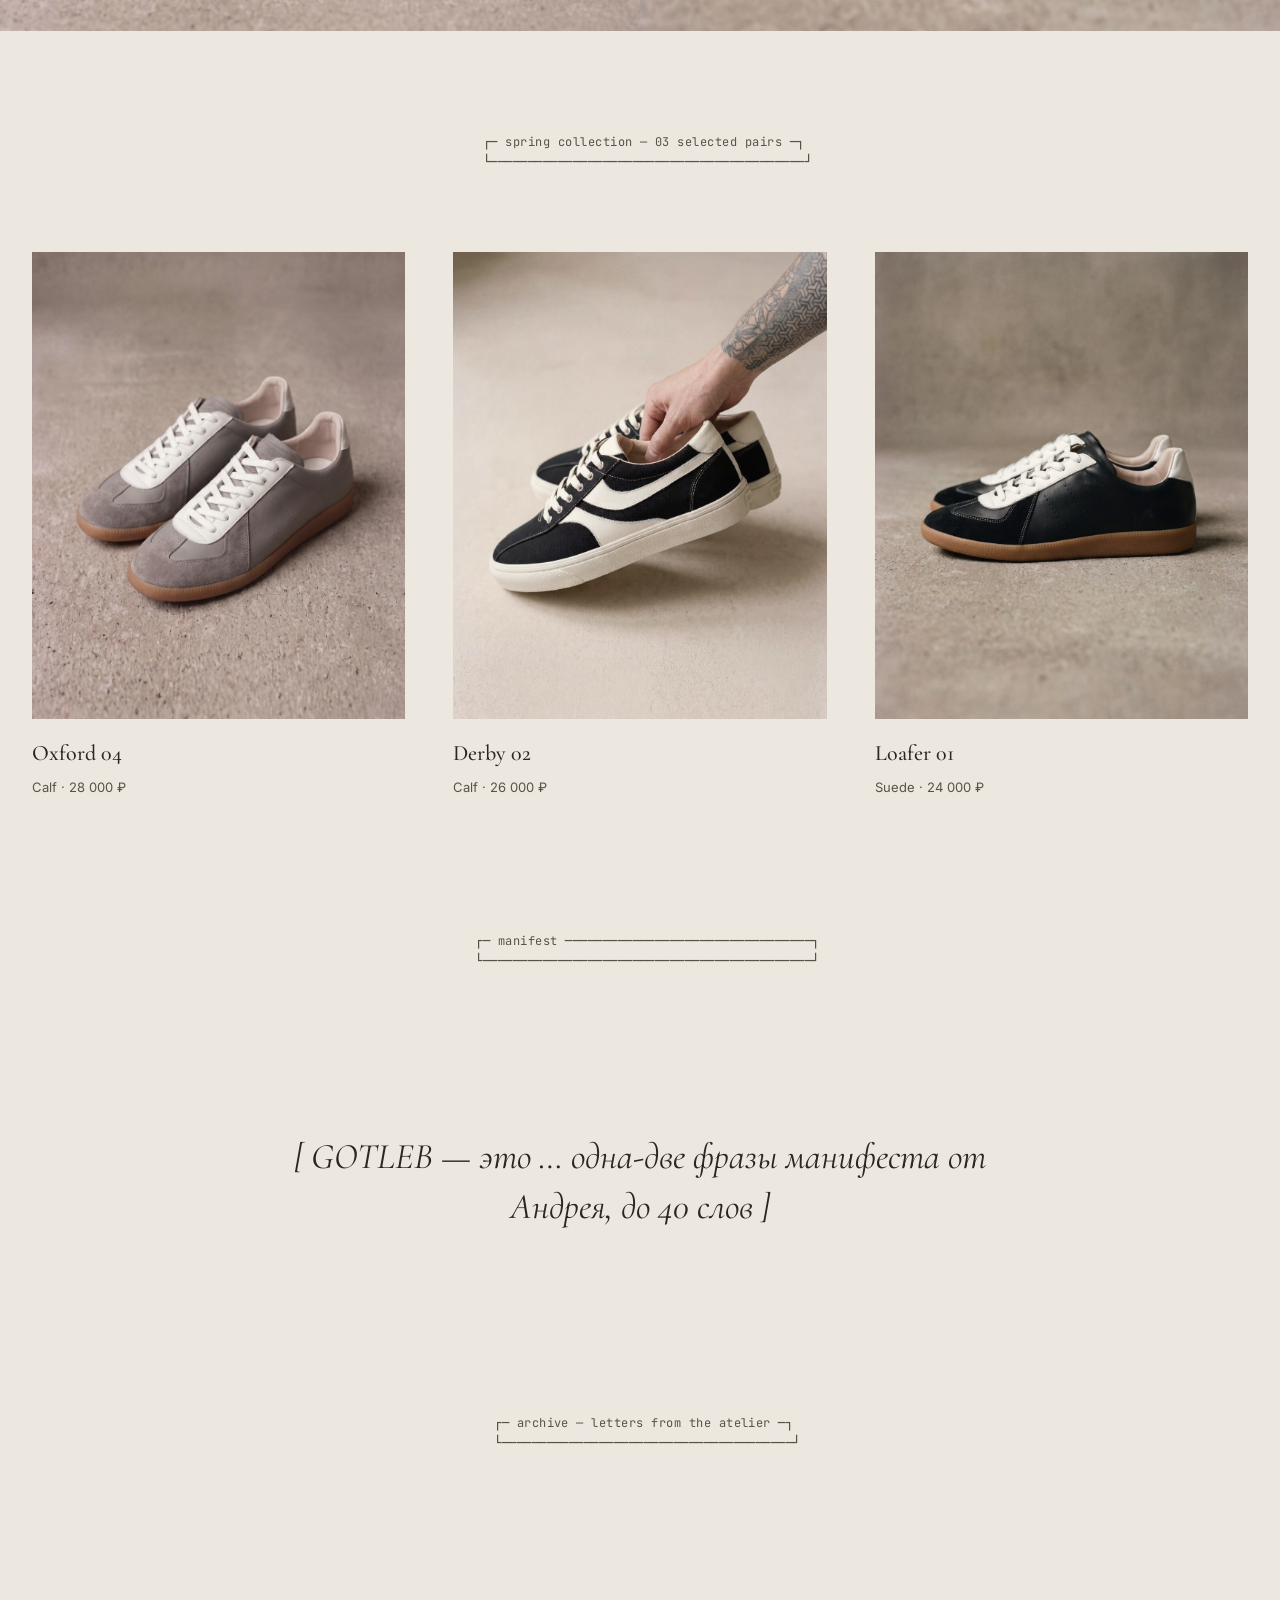
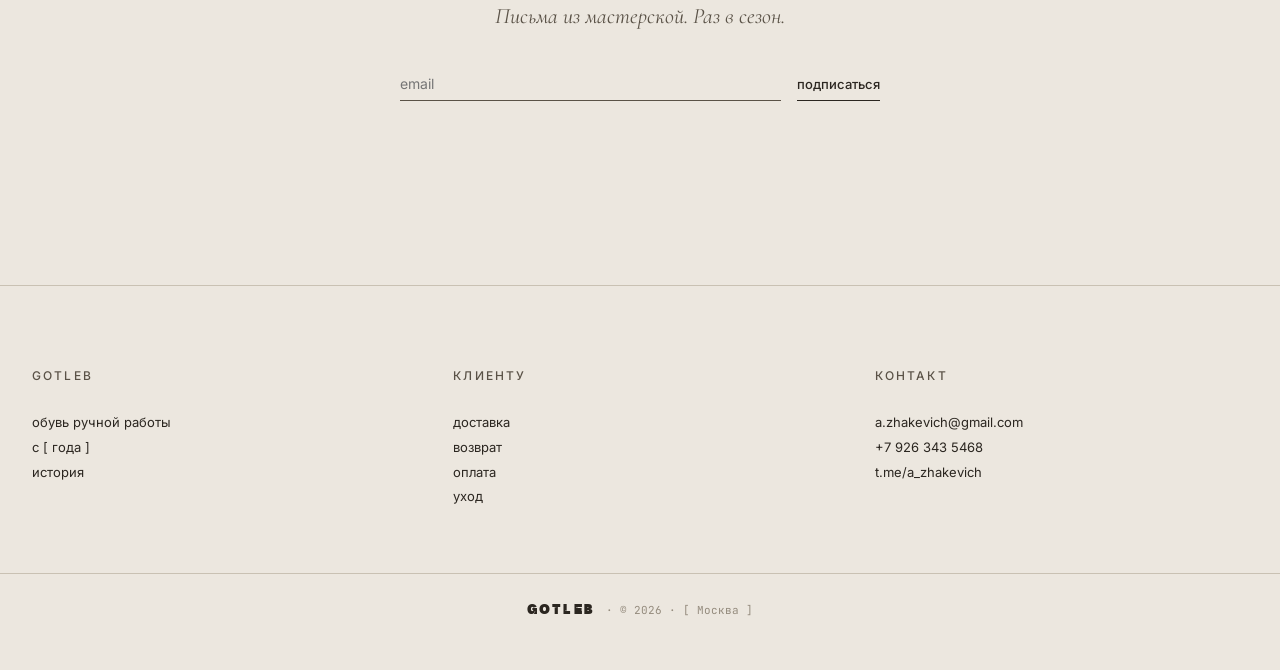
==== commit f8345a3f: "style: integrate Gaprio Display font for GOTLEB brand-mark - Self-hosted GaprioDisplay-Demo Regular " ====
--- a/index.html
+++ b/index.html
@@ -143,7 +143,7 @@
       </ul>
     </div>
   </div>
-  <div class="footer__bottom">© 2026 GOTLEB · [ Москва ]</div>
+  <div class="footer__bottom"><span class="brand-mark">GOTLEB</span> · © 2026 · [ Москва ]</div>
 </footer>
 
 <script src="js/main.js"></script>
--- a/styles/main.css
+++ b/styles/main.css
@@ -179,12 +179,16 @@
 }
 
 .header__logo {
-  font-family: var(--font-serif);
-  font-style: italic;
-  font-weight: 500;
-  font-size: 20px;
-  letter-spacing: 0.04em;
-}
+  font-family: var(--font-display);
+  font-style: normal;
+  font-weight: 400;
+  font-size: 26px;
+  letter-spacing: 0.12em;
+  text-transform: uppercase;
+  color: var(--ink);
+}
+
+.header__logo:hover { color: var(--ink); }
 
 .header__nav {
   display: flex;
@@ -317,8 +321,17 @@
   color: var(--ink-faint);
   text-align: center;
   margin-top: var(--space-6);
-  padding: var(--space-2) 0 0;
+  padding: var(--space-3) 0 0;
   border-top: var(--hairline);
+}
+
+.footer__bottom .brand-mark {
+  font-family: var(--font-display);
+  font-size: 14px;
+  letter-spacing: 0.16em;
+  color: var(--ink);
+  text-transform: uppercase;
+  margin-right: 4px;
 }
 
 @media (max-width: 640px) {
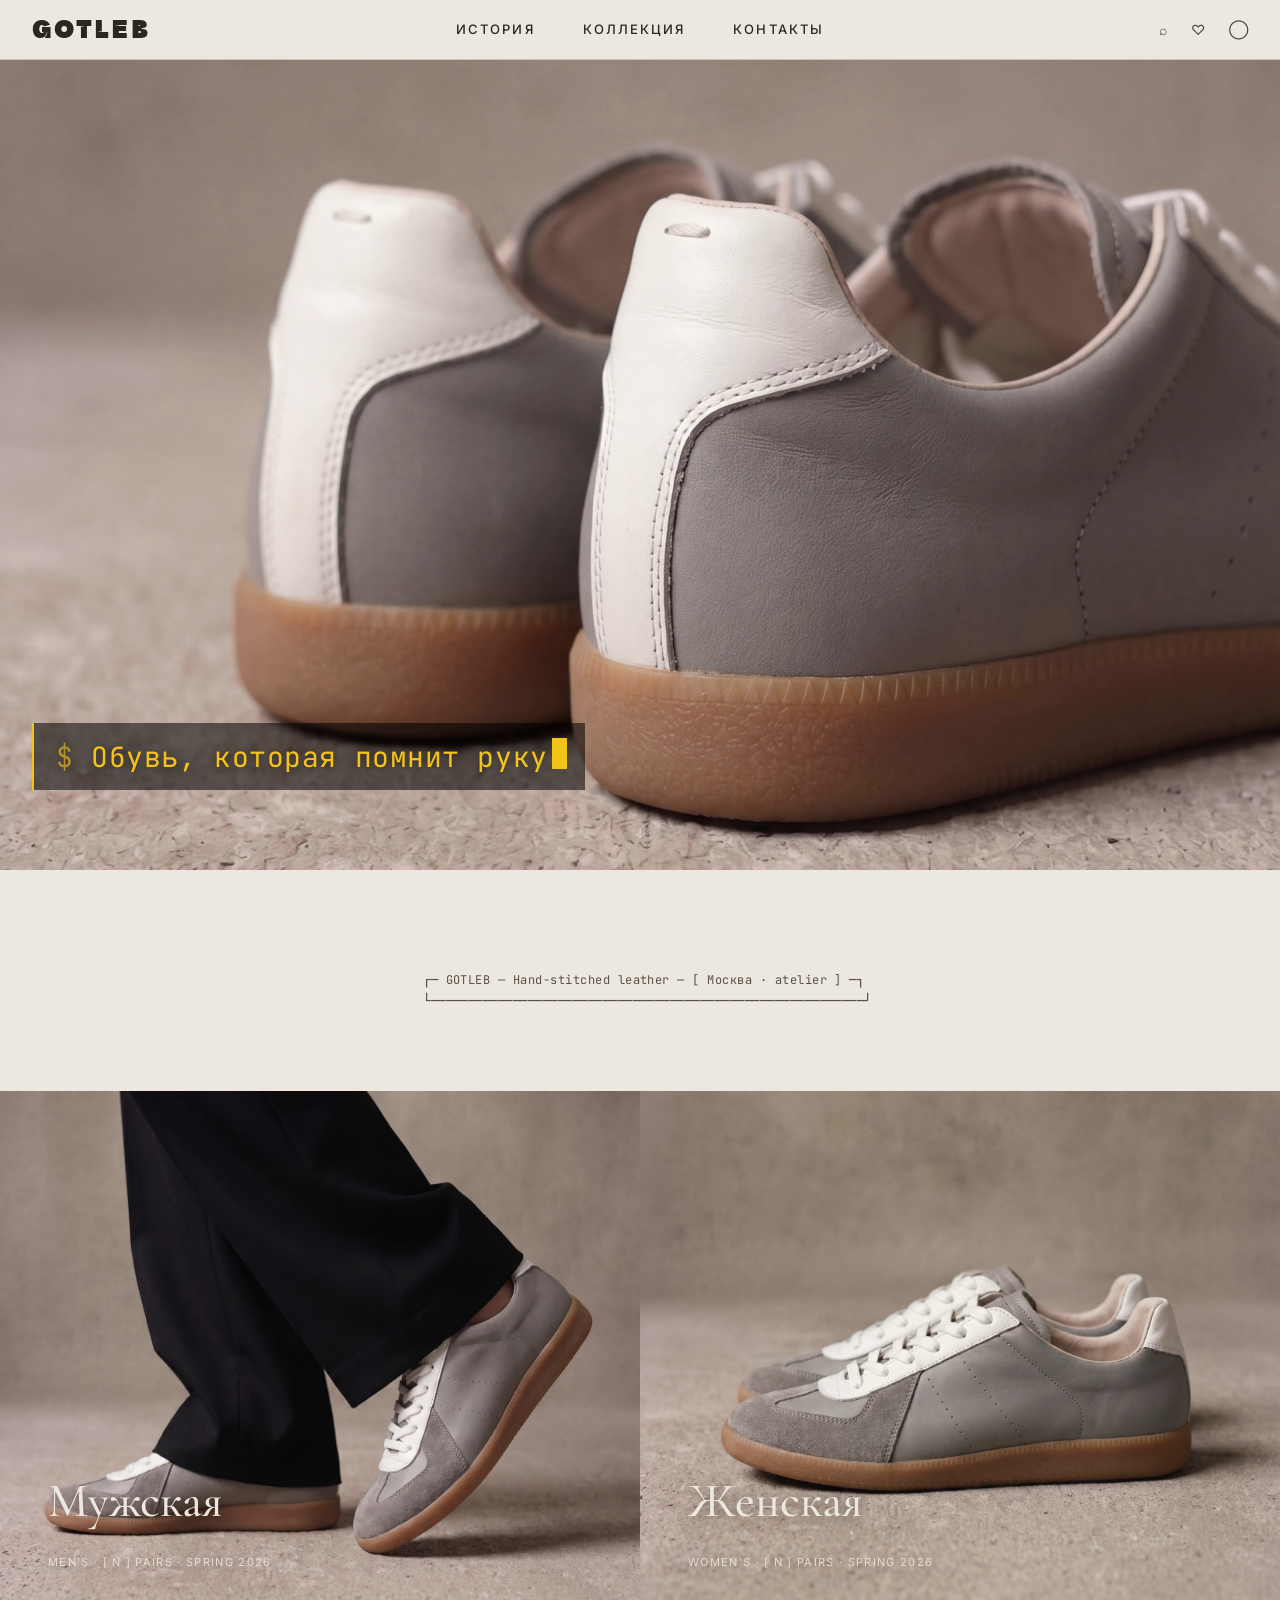
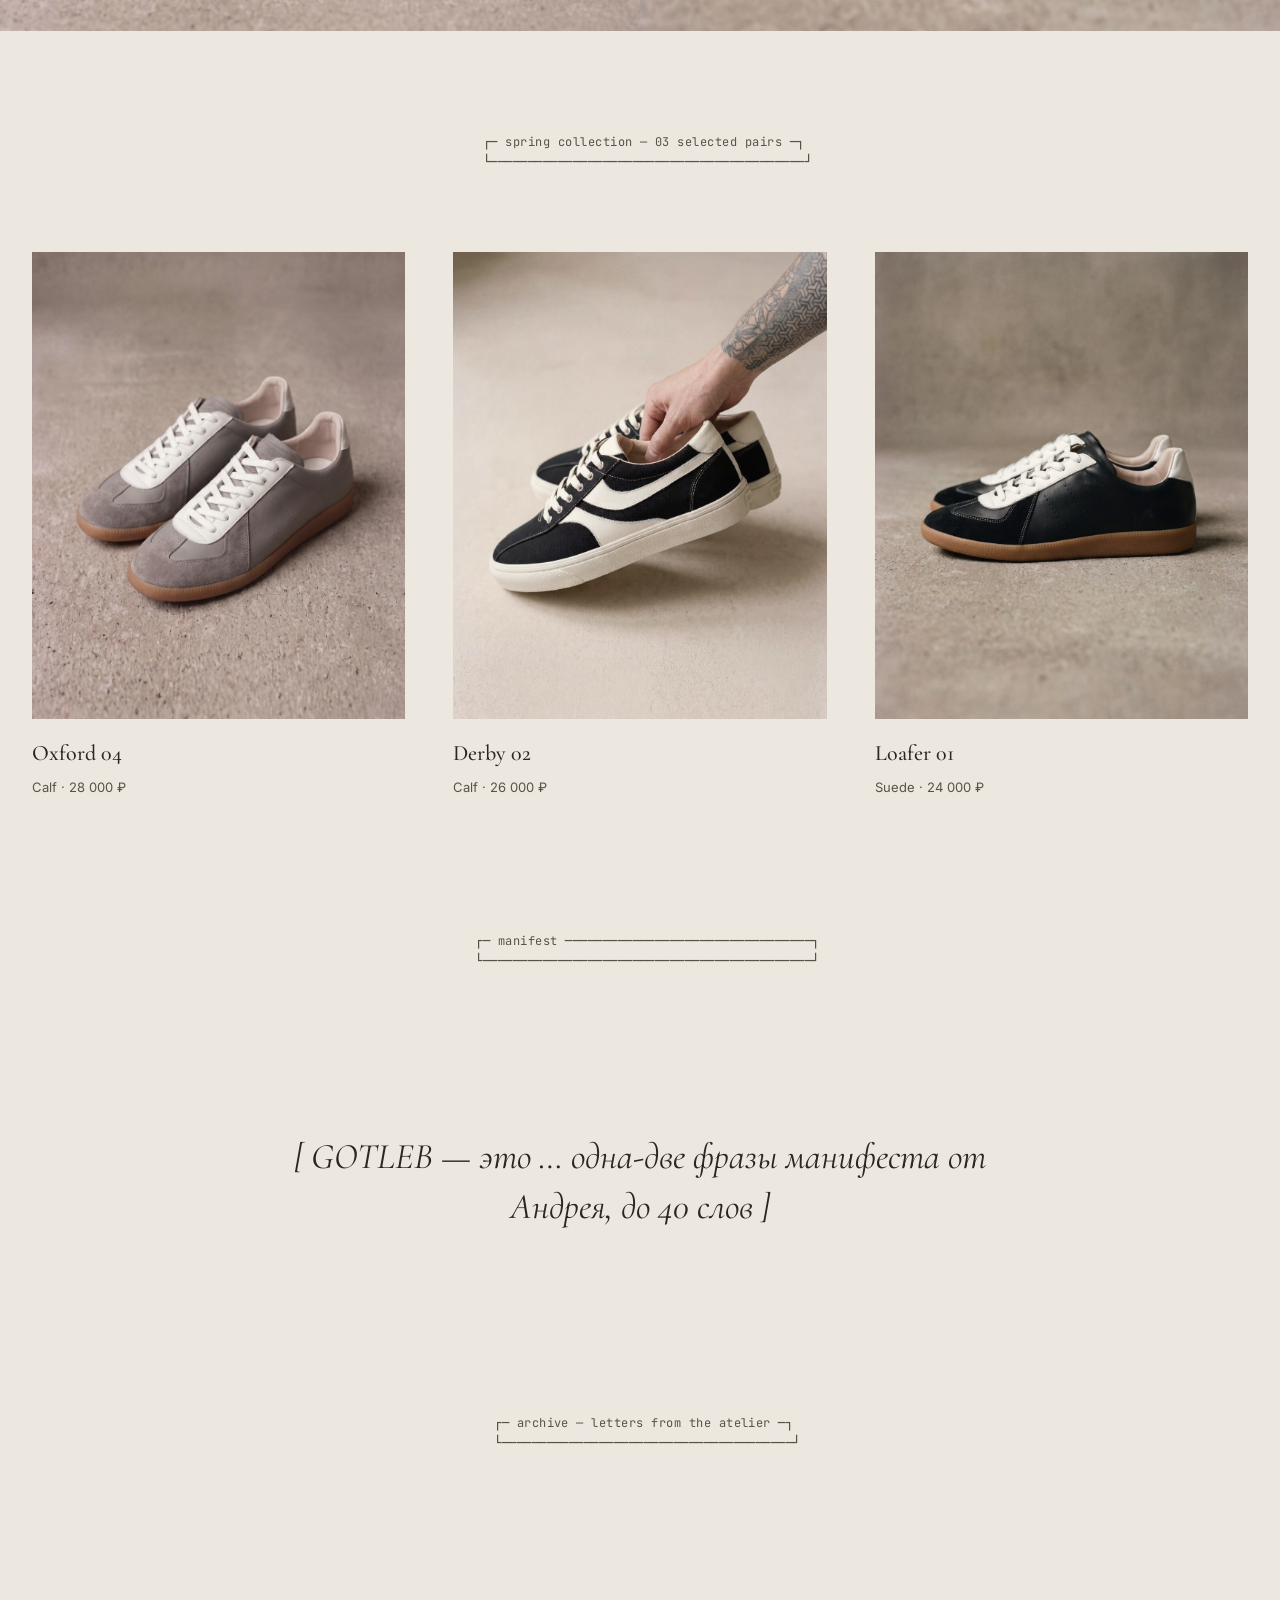
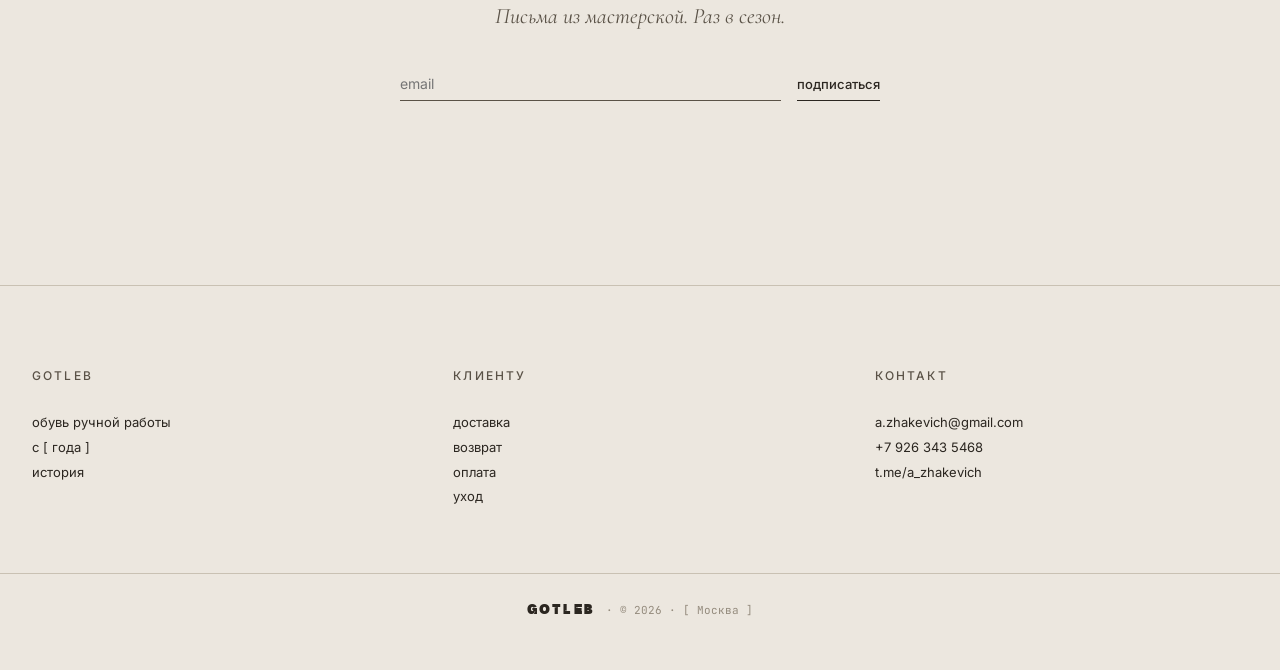
==== commit ebd3a5ba: "hero+about: terminal-style hero phrase (yellow mono) + remove empty about manifesto - index.html her" ====
--- a/index.html
+++ b/index.html
@@ -31,7 +31,7 @@
 <section class="hero">
   <img class="hero__photo" src="assets/photos/insta/gotleb_com/3893957658705174865_3893948590410233609.jpg" alt="">
   <div class="hero__caption">
-    <h1 class="t-hero">[ Обувь, которая помнит руку ]</h1>
+    <h1 class="hero__terminal">Обувь, которая помнит руку<span class="cursor"></span></h1>
   </div>
   <div class="hero__scroll-hint">↓</div>
 </section>
--- a/styles/main.css
+++ b/styles/main.css
@@ -376,6 +376,41 @@
   text-shadow: 0 2px 12px rgba(0, 0, 0, 0.25);
 }
 
+.hero__terminal {
+  font-family: var(--font-mono);
+  font-size: clamp(18px, 2.2vw, 28px);
+  font-weight: 400;
+  line-height: 1.4;
+  letter-spacing: 0.02em;
+  color: var(--highlight);
+  background: rgba(0, 0, 0, 0.55);
+  padding: 14px 18px 14px 22px;
+  border-left: 2px solid var(--highlight);
+  display: inline-block;
+  text-shadow: 0 1px 8px rgba(0, 0, 0, 0.5);
+  margin: 0;
+}
+
+.hero__terminal::before {
+  content: '$ ';
+  color: var(--highlight);
+  opacity: 0.6;
+}
+
+.hero__terminal .cursor {
+  display: inline-block;
+  width: 0.55em;
+  height: 1.1em;
+  background: var(--highlight);
+  margin-left: 4px;
+  vertical-align: -2px;
+  animation: blink 1s steps(1) infinite;
+}
+
+@keyframes blink {
+  50% { opacity: 0; }
+}
+
 .hero__scroll-hint {
   position: absolute;
   bottom: var(--space-3);
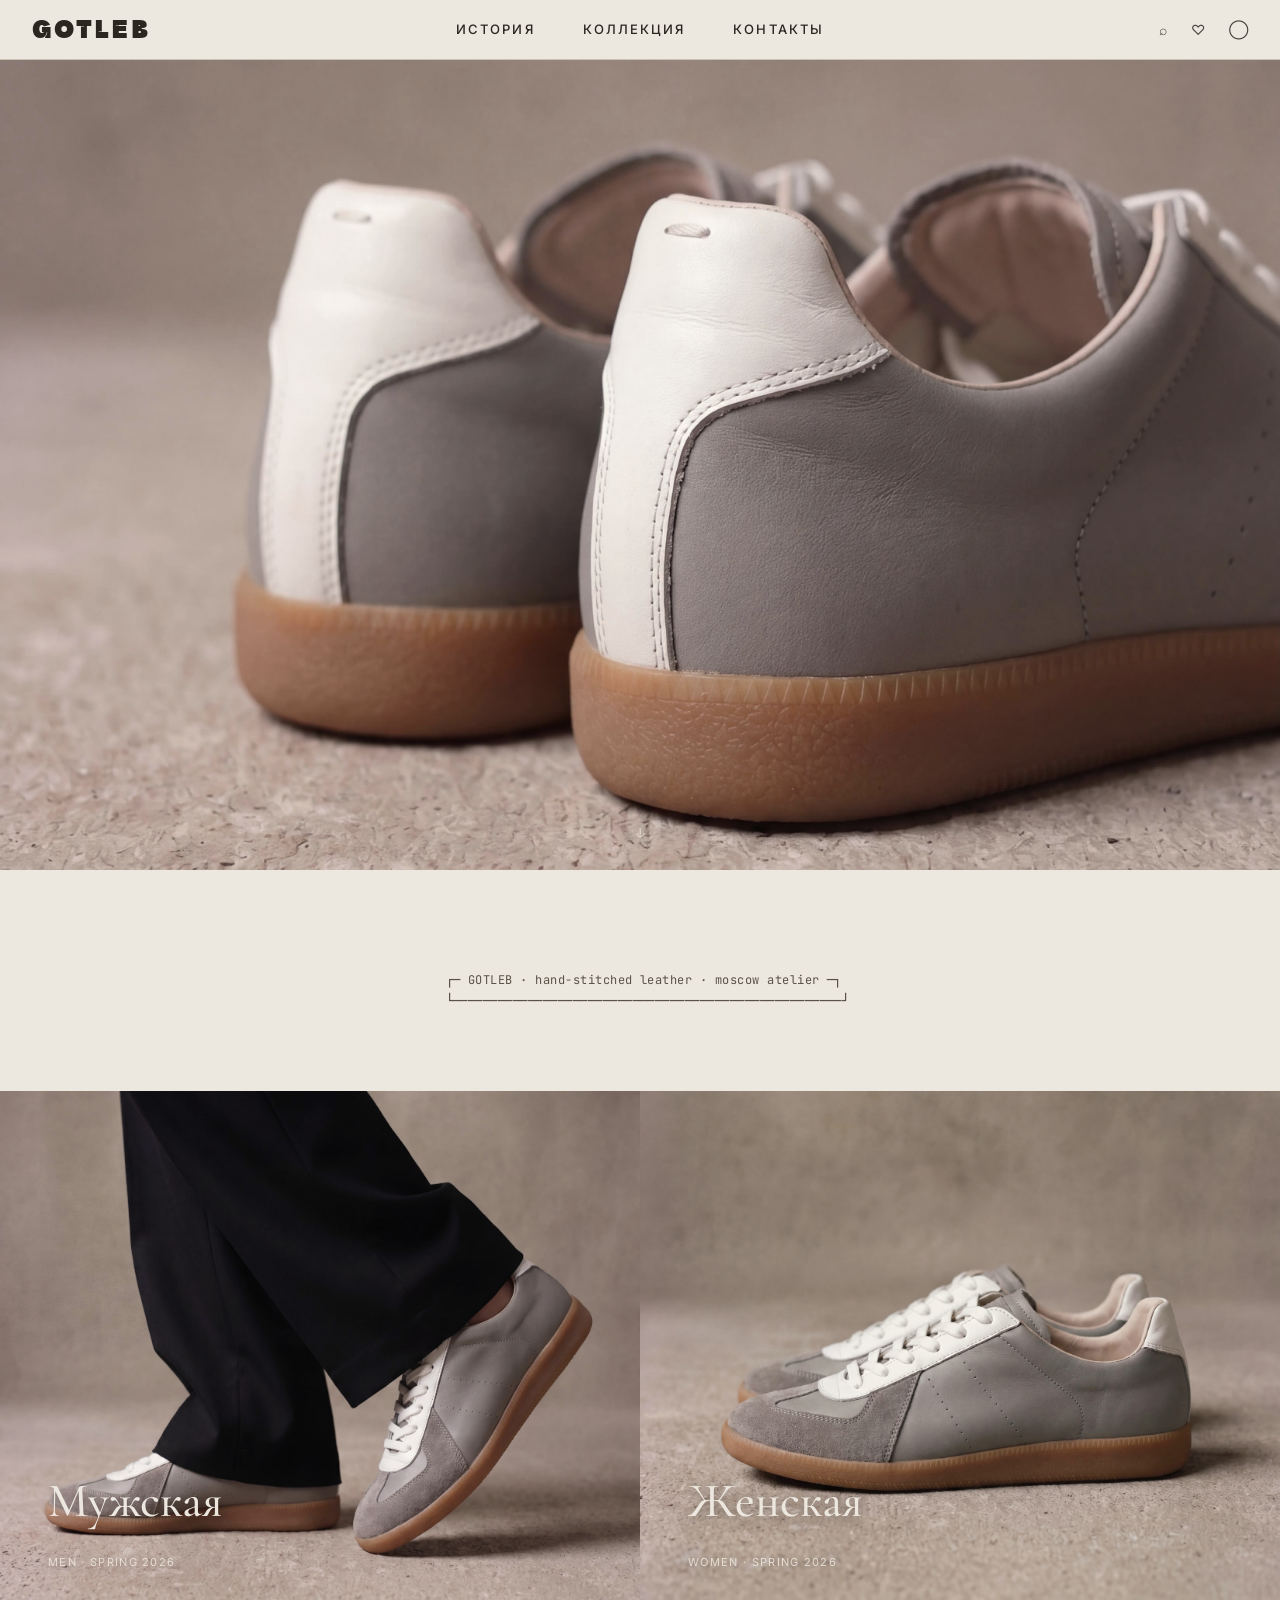
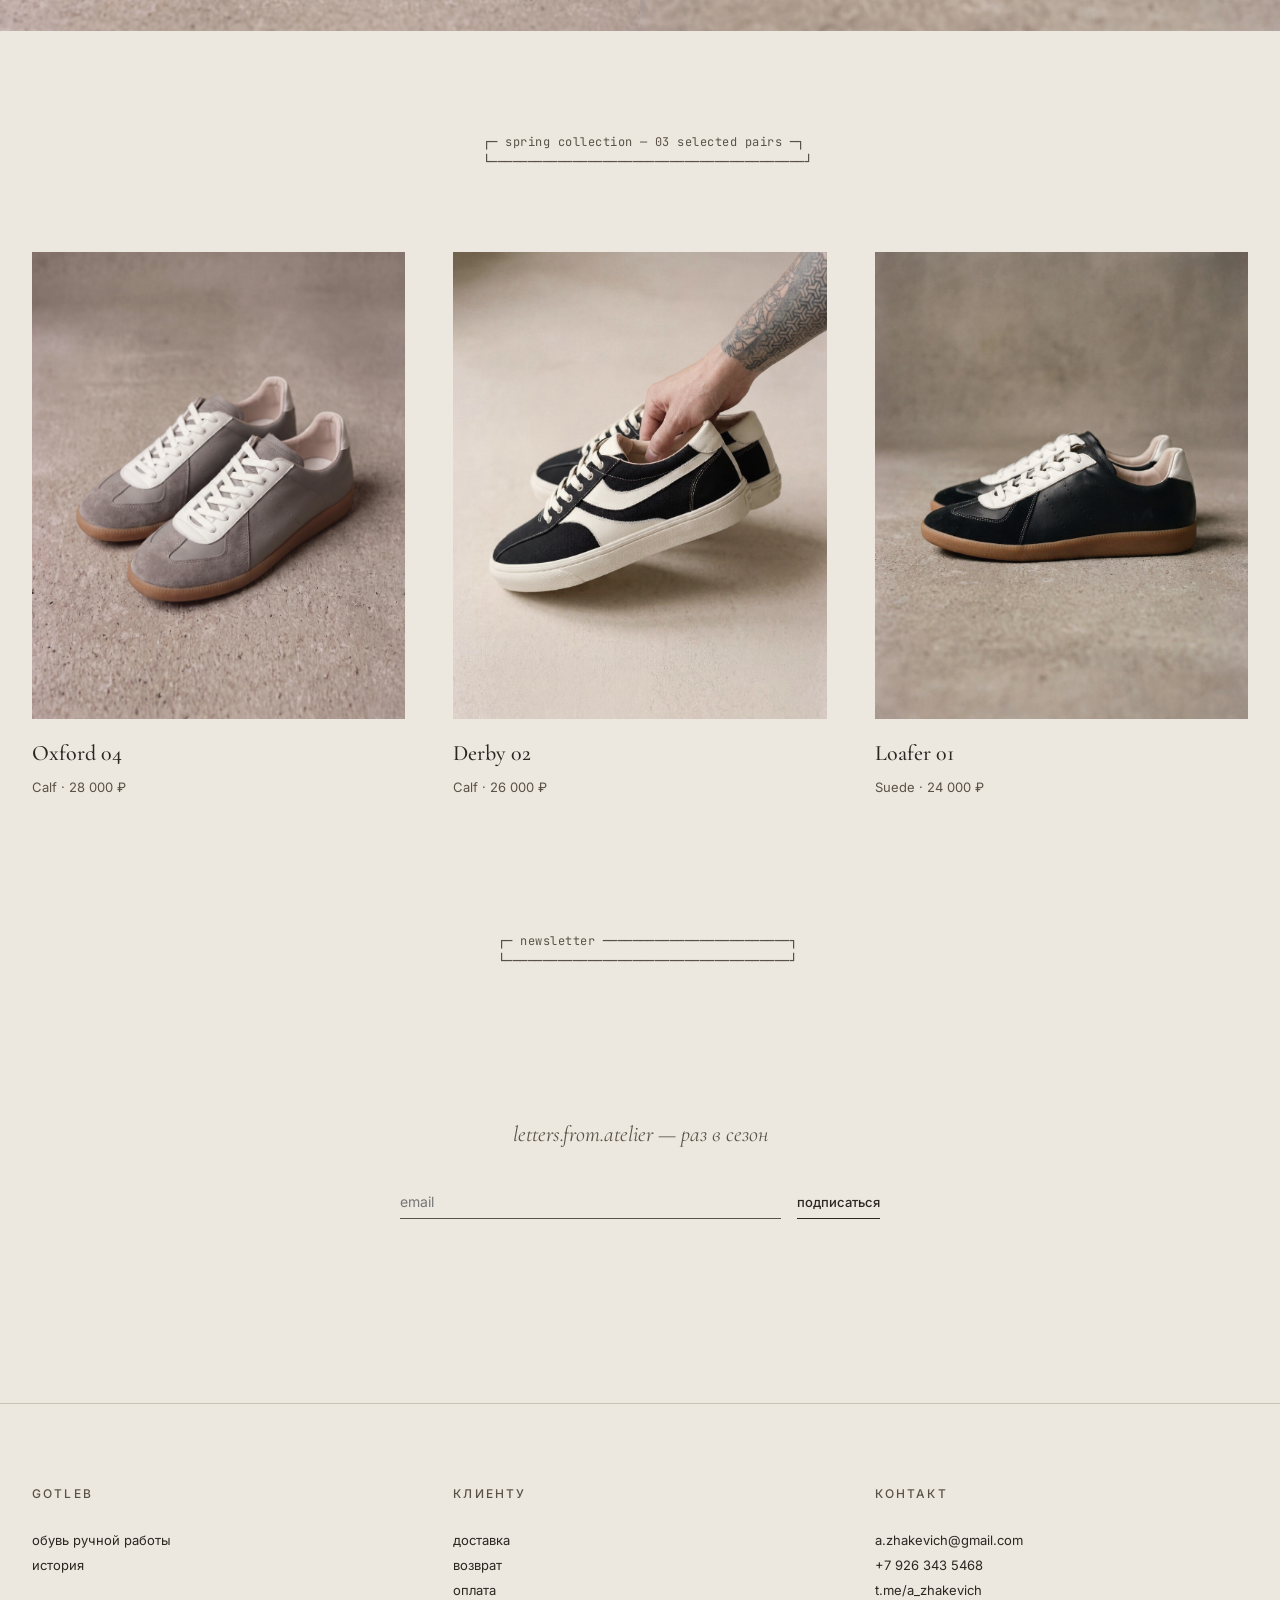
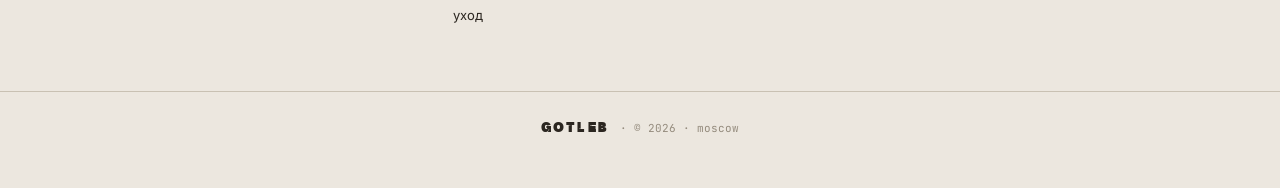
==== commit 6d4e23d8: "content: strip all placeholders, dry terminal-document tone - index hero: removed terminal phrase (б" ====
--- a/index.html
+++ b/index.html
@@ -30,15 +30,12 @@
 
 <section class="hero">
   <img class="hero__photo" src="assets/photos/insta/gotleb_com/3893957658705174865_3893948590410233609.jpg" alt="">
-  <div class="hero__caption">
-    <h1 class="hero__terminal">Обувь, которая помнит руку<span class="cursor"></span></h1>
-  </div>
   <div class="hero__scroll-hint">↓</div>
 </section>
 
 <div class="archive-rule">
-  <span class="archive-rule__inner">┌─ GOTLEB — Hand-stitched leather — [ Москва · atelier ] ─┐
-└──────────────────────────────────────────────────────────┘</span>
+  <span class="archive-rule__inner">┌─ GOTLEB · hand-stitched leather · moscow atelier ─┐
+└────────────────────────────────────────────────────┘</span>
 </div>
 
 <section class="cats">
@@ -46,14 +43,14 @@
     <img src="assets/photos/insta/gotleb_com/3893957658705174865_3893948572492156358.jpg" alt="">
     <div class="cat__title">
       <p class="cat__title-main">Мужская</p>
-      <p class="cat__title-meta">Men's · [ N ] pairs · Spring 2026</p>
+      <p class="cat__title-meta">men · spring 2026</p>
     </div>
   </a>
   <a class="cat" href="catalog.html?cat=women">
     <img src="assets/photos/insta/gotleb_com/3893957658705174865_3893948561335275784.jpg" alt="">
     <div class="cat__title">
       <p class="cat__title-main">Женская</p>
-      <p class="cat__title-meta">Women's · [ N ] pairs · Spring 2026</p>
+      <p class="cat__title-meta">women · spring 2026</p>
     </div>
   </a>
 </section>
@@ -94,21 +91,12 @@
 </section>
 
 <div class="archive-rule">
-  <span class="archive-rule__inner">┌─ manifest ─────────────────────────────────┐
-└────────────────────────────────────────────┘</span>
-</div>
-
-<section class="manifesto">
-  <p class="manifesto__quote">[ GOTLEB — это … одна-две фразы манифеста от Андрея, до 40 слов ]</p>
-</section>
-
-<div class="archive-rule">
-  <span class="archive-rule__inner">┌─ archive — letters from the atelier ─┐
-└───────────────────────────────────────┘</span>
+  <span class="archive-rule__inner">┌─ newsletter ─────────────────────────┐
+└──────────────────────────────────────┘</span>
 </div>
 
 <section class="newsletter">
-  <p class="newsletter__lead">Письма из мастерской. Раз в сезон.</p>
+  <p class="newsletter__lead">letters.from.atelier — раз в сезон</p>
   <form class="newsletter__form" action="#">
     <input type="email" class="newsletter__input" placeholder="email" aria-label="email" required>
     <button type="submit" class="newsletter__submit">подписаться</button>
@@ -121,7 +109,7 @@
       <h4>GOTLEB</h4>
       <ul>
         <li>обувь ручной работы</li>
-        <li>с [ года ]</li>
+        
         <li><a href="about.html">история</a></li>
       </ul>
     </div>
@@ -143,7 +131,7 @@
       </ul>
     </div>
   </div>
-  <div class="footer__bottom"><span class="brand-mark">GOTLEB</span> · © 2026 · [ Москва ]</div>
+  <div class="footer__bottom"><span class="brand-mark">GOTLEB</span> · © 2026 · moscow</div>
 </footer>
 
 <script src="js/main.js"></script>
